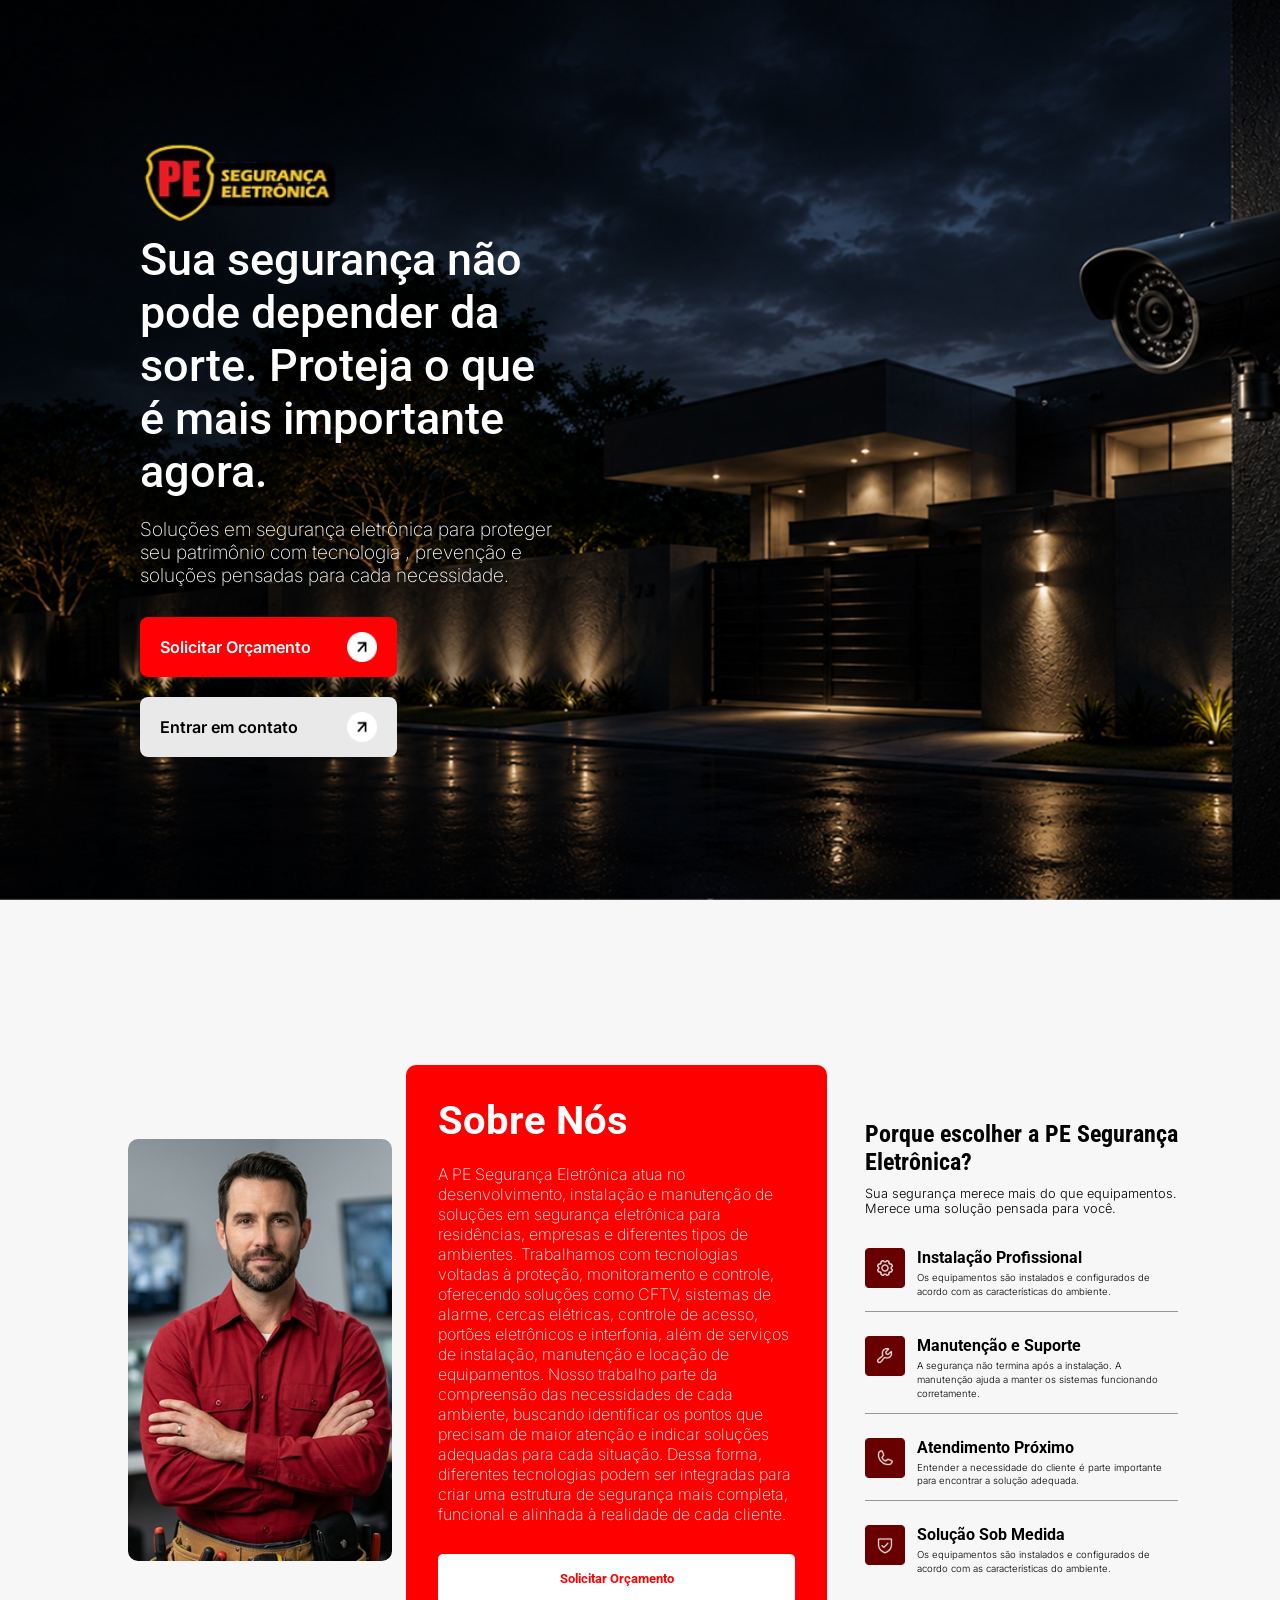
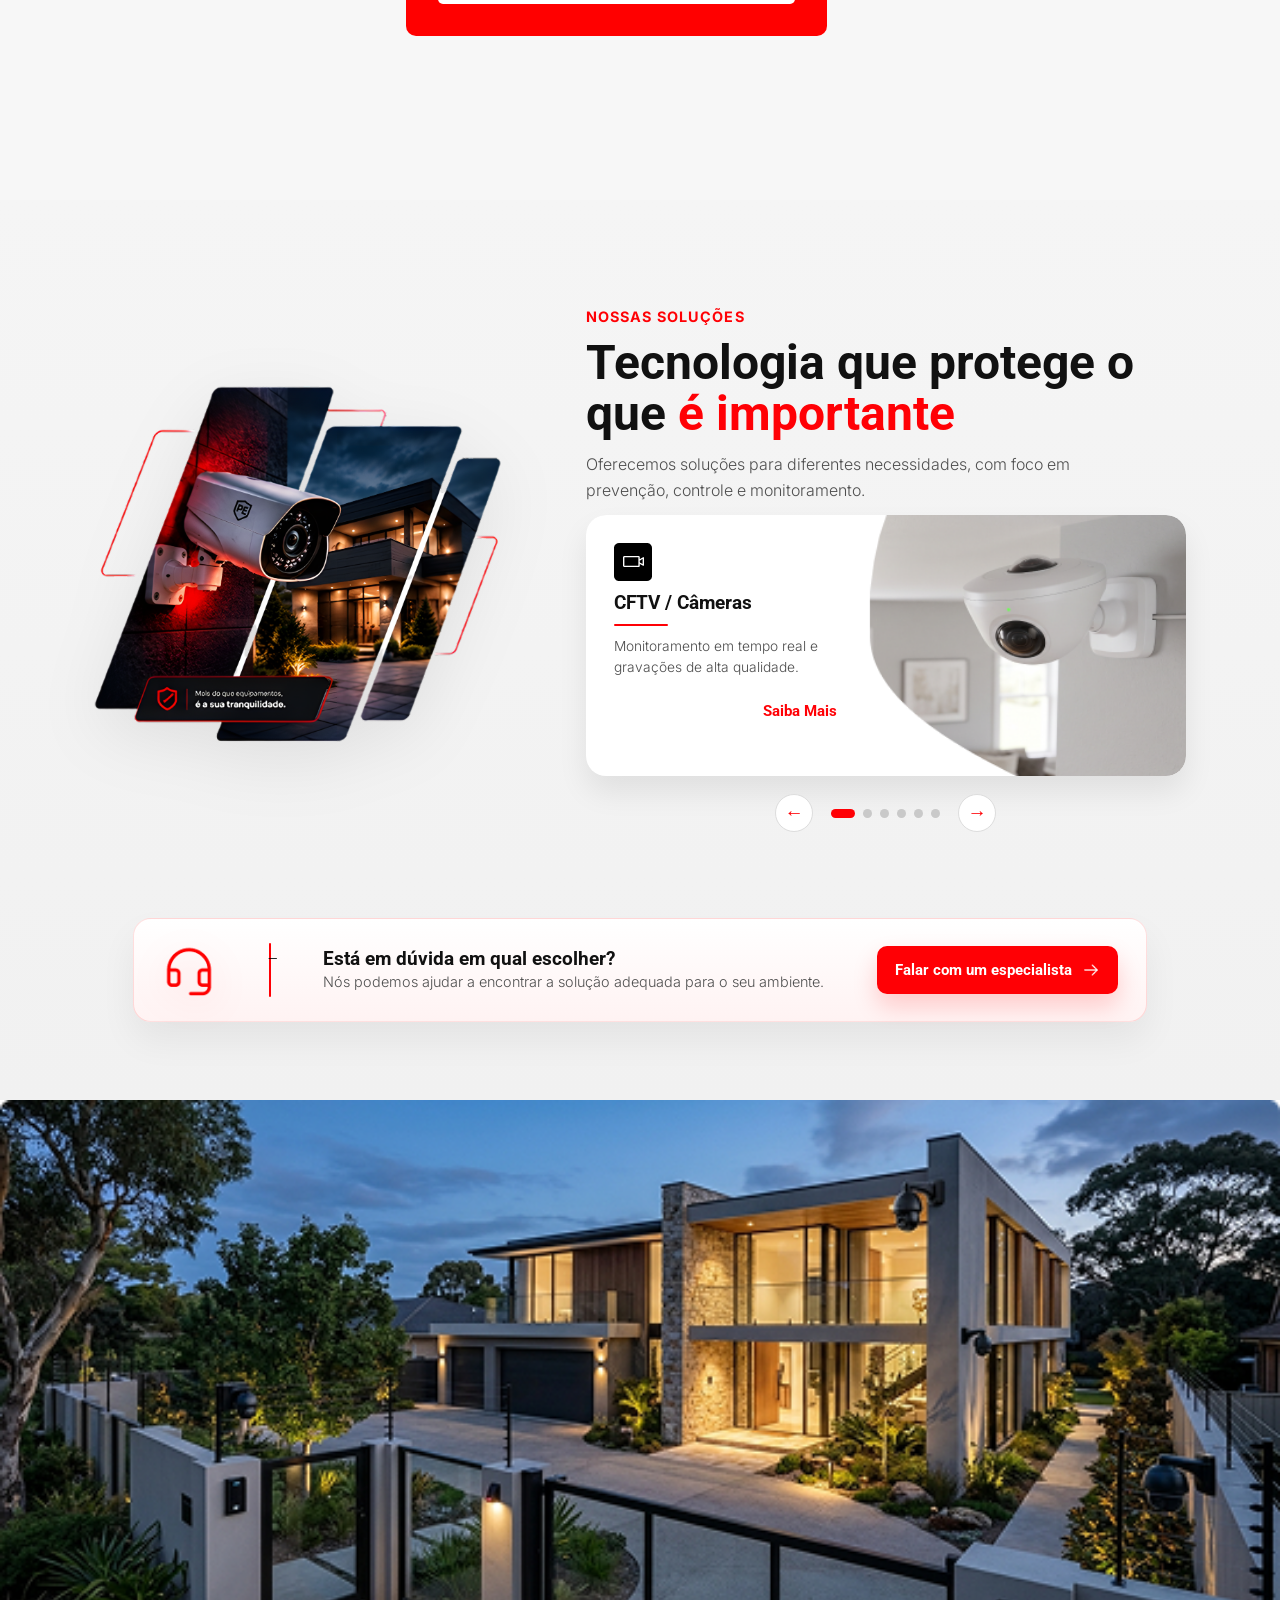
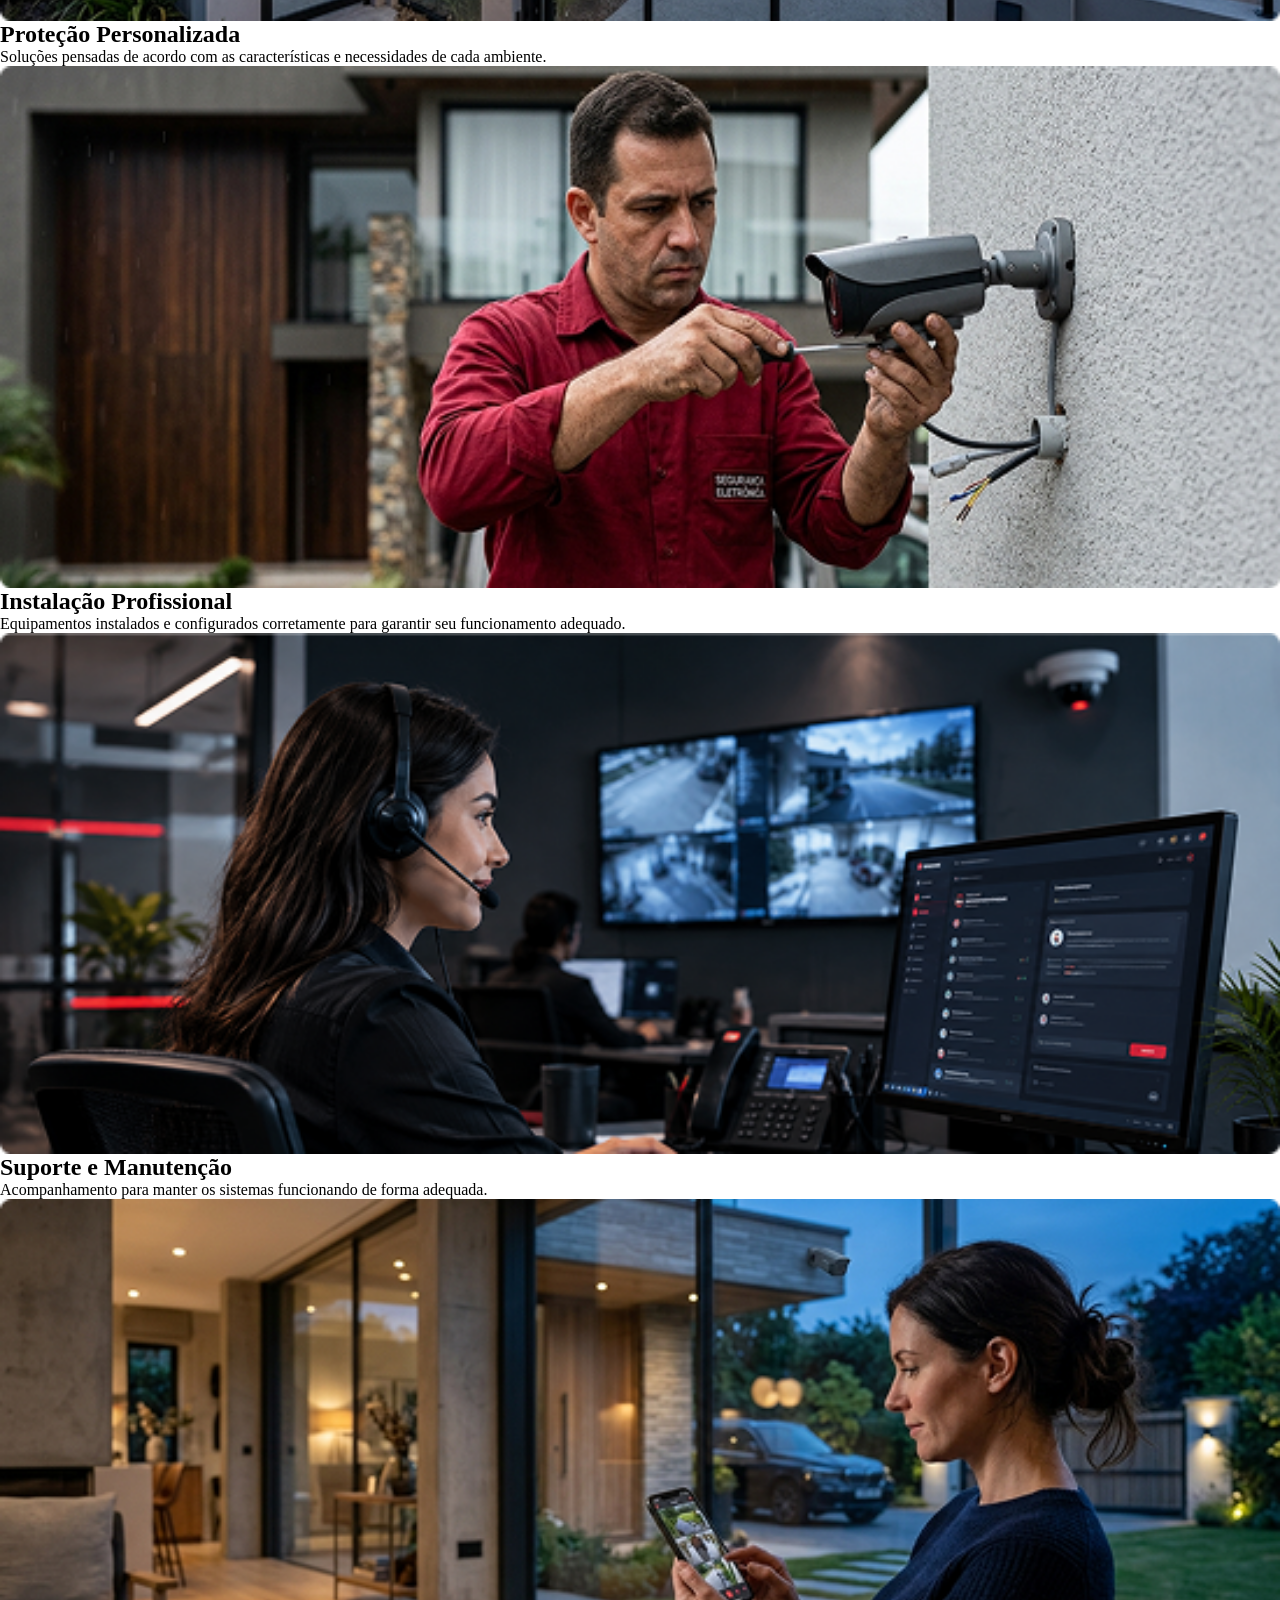
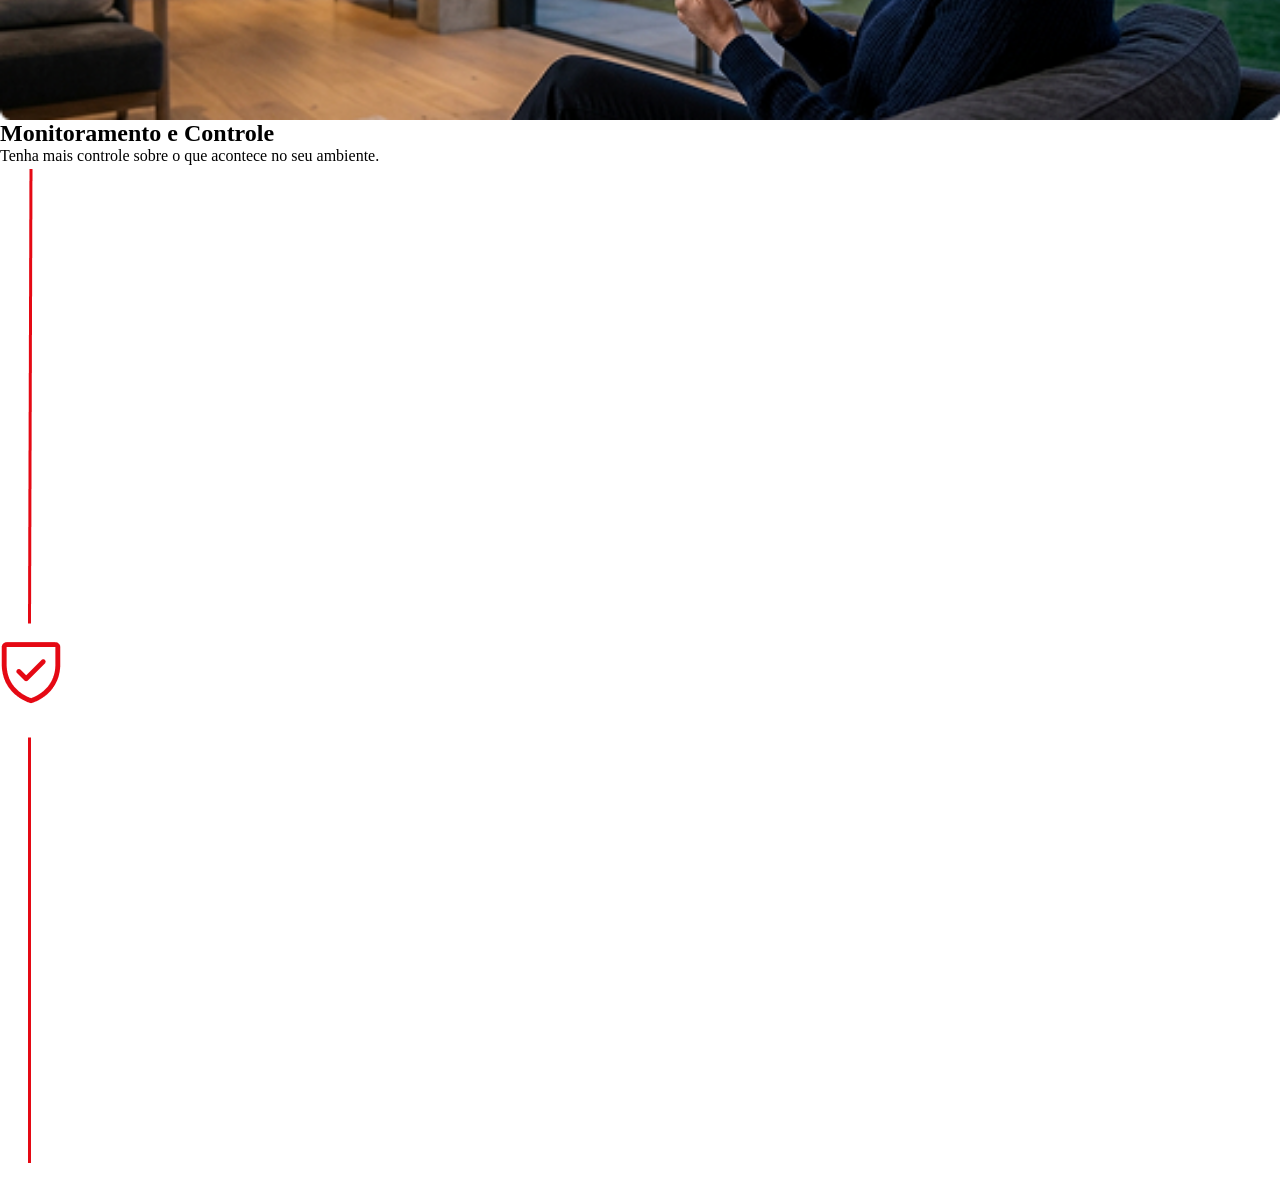
==== index.html @ df262ac5 "html da seção de benefícios construído" ====
<!DOCTYPE html>
<html lang="en">

<head>
    <meta charset="UTF-8">
    <meta name="viewport" content="width=device-width, initial-scale=1.0">
    <title>PE SEGURANÇA ELETRÔNICA</title>
    <link rel="stylesheet" href="styles/style.css">
</head>

<body>
    <main id="hero-section">
        <div class="content-hero">
            <img class="logo-empresa" src="img/img-logo-empresa.png" alt="Logo da empresa">
            <h1 class="title-hero">
                Sua segurança não pode depender da sorte. Proteja o que é
                mais importante agora.
            </h1>
            <p class="paragraph-hero">
                Soluções em segurança eletrônica para proteger seu patrimônio com
                tecnologia , prevenção e soluções pensadas para cada necessidade.
            </p>
            <div class="ctas-hero">
                <button class="btn-hero-principal">
                    <p class="text-btn">Solicitar Orçamento</p>
                    <img class="icon-btn" src="img/vector-btn-hero.png" alt="Seta para direita">
                </button>
                <button class="btn-hero-secundario">
                    Entrar em contato
                    <img class="icon-btn" src="img/vector-btn-hero.png" alt="Seta para direita">
                </button>
            </div>
        </div>
    </main>

    <section id="about-section">
        <div class="content-about">
            <img class="img-about" src="img/img-tec-about.png"
                alt="Imagem de um técnico que trabalha com segurança eletrônica">
            <div class="card-about">
                <h2 class="title-about">Sobre Nós</h2>
                <p class="paragraph-about">
                    A PE Segurança Eletrônica atua no desenvolvimento, instalação e manutenção de soluções em segurança
                    eletrônica para residências, empresas e diferentes tipos de ambientes.

                    Trabalhamos com tecnologias voltadas à proteção, monitoramento e controle, oferecendo soluções como
                    CFTV, sistemas de alarme, cercas elétricas, controle de acesso, portões eletrônicos e interfonia,
                    além de serviços de instalação, manutenção e locação de equipamentos.

                    Nosso trabalho parte da compreensão das necessidades de cada ambiente, buscando identificar os
                    pontos que precisam de maior atenção e indicar soluções adequadas para cada situação. Dessa forma,
                    diferentes tecnologias podem ser integradas para criar uma estrutura de segurança mais completa,
                    funcional e alinhada à realidade de cada cliente.
                </p>
                <button class="btn-about">
                    Solicitar Orçamento
                </button>
            </div>
            <div class="card-icons">
                <h2 class="title-icons">Porque escolher a PE Segurança Eletrônica?</h2>
                <p class="paragraph-icons">
                    Sua segurança merece mais do que equipamentos. Merece uma solução pensada para você.
                </p>
                <div class="card-benefits">
                    <div class="benefit">
                        <img class="icon-benefit" src="img/img-icon-setup.png" alt="Icone de configuração">
                        <div class="texts">
                            <h3 class="title-benefit">Instalação Profissional</h3>
                            <p class="paragraph-benefit">
                                Os equipamentos são instalados e configurados de acordo com as características do
                                ambiente.
                            </p>
                        </div>
                        <div class="line">
                            _
                        </div>
                    </div>
                    <div class="benefit">
                        <img class="icon-benefit" src="img/img-icon-tool.png" alt="Icone de ferramenta">
                        <div class="texts">
                            <h3 class="title-benefit">Manutenção e Suporte</h3>
                            <p class="paragraph-benefit">
                                A segurança não termina após a instalação. A manutenção ajuda a manter os sistemas
                                funcionando
                                corretamente.
                            </p>
                        </div>
                        <div class="line">
                            _
                        </div>
                    </div>
                    <div class="benefit">
                        <img class="icon-benefit" src="img/img-icon-phone.png" alt="Icone de telefone">
                        <div class="texts">
                            <h3 class="title-benefit">Atendimento Próximo</h3>
                            <p class="paragraph-benefit">
                                Entender a necessidade do cliente é parte importante para encontrar a solução adequada.
                            </p>
                        </div>
                        <div class="line">
                            _
                        </div>
                    </div>
                    <div class="benefit">
                        <img class="icon-benefit" src="img/img-icon-verification.png" alt="Icone de verificação">
                        <div class="texts">
                            <h3 class="title-benefit">Solução Sob Medida</h3>
                            <p class="paragraph-benefit">
                                Os equipamentos são instalados e configurados de acordo com as características do
                                ambiente.
                            </p>
                        </div>
                    </div>
                </div>
            </div>
        </div>
    </section>

    <section id="solutions-section">
        <img class="img-solutions" src="img/img-solutions.png" alt="imagem da seção de soluções da empresa">
        <div class="content-solutions">
            <p class="title-section">
                Nossas Soluções
            </p>
            <h2 class="title-solutions">
                Tecnologia que protege o que <span class="color">é importante</span>
            </h2>
            <p class="paragraph-solutions">
                Oferecemos soluções para diferentes necessidades, com foco em prevenção,
                controle e monitoramento.
            </p>

            <div class="solutions-carousel" aria-label="Carrossel de soluções">
                <div class="solutions-viewport">
                    <div class="solutions-track">
                        <article class="card-solution1">
                            <div class="content">
                                <img class="icon-solution" src="img/VideoCamera.png" alt="">
                                <h3 class="title-solution">CFTV / Câmeras</h3>
                                <div class="line-solution"></div>
                                <p class="paragraph-solution">
                                    Monitoramento em tempo real e gravações de alta qualidade.
                                </p>
                                <button class="btn-solution" type="button">Saiba Mais</button>
                            </div>
                        </article>
                        <article class="card-solution2" aria-hidden="true" inert>
                            <div class="content">
                                <img class="icon-solution" src="img/VideoCamera.png" alt="">
                                <h3 class="title-solution">Sistemas de Alarme</h3>
                                <div class="line-solution"></div>
                                <p class="paragraph-solution">
                                    Mais proteção para seu ambiente com detecção e alerta de ocorrências.
                                </p>
                                <button class="btn-solution" type="button">Saiba Mais</button>
                            </div>
                        </article>
                        <article class="card-solution3" aria-hidden="true" inert>
                            <div class="content">
                                <img class="icon-solution" src="img/VideoCamera.png" alt="">
                                <h3 class="title-solution">Cercas Elétricas</h3>
                                <div class="line-solution"></div>
                                <p class="paragraph-solution">
                                    Uma barreira perimetral para ajudar a inibir acessos não autorizados.
                                </p>
                                <button class="btn-solution" type="button">Saiba Mais</button>
                            </div>
                        </article>
                        <article class="card-solution4" aria-hidden="true" inert>
                            <div class="content">
                                <img class="icon-solution" src="img/VideoCamera.png" alt="">
                                <h3 class="title-solution">Controle de Acesso</h3>
                                <div class="line-solution"></div>
                                <p class="paragraph-solution">
                                    Gerencie a entrada e a circulação de pessoas com mais praticidade.
                                </p>
                                <button class="btn-solution" type="button">Saiba Mais</button>
                            </div>
                        </article>
                        <article class="card-solution5" aria-hidden="true" inert>
                            <div class="content">
                                <img class="icon-solution" src="img/VideoCamera.png" alt="">
                                <h3 class="title-solution">Portões Eletrônicos</h3>
                                <div class="line-solution"></div>
                                <p class="paragraph-solution">
                                    Automatize o acesso ao imóvel com segurança e comodidade.
                                </p>
                                <button class="btn-solution" type="button">Saiba Mais</button>
                            </div>
                        </article>
                        <article class="card-solution6" aria-hidden="true" inert>
                            <div class="content">
                                <img class="icon-solution" src="img/VideoCamera.png" alt="">
                                <h3 class="title-solution">Interfonia</h3>
                                <div class="line-solution"></div>
                                <p class="paragraph-solution">
                                    Facilite a comunicação e a identificação de visitantes antes de liberar a entrada.
                                </p>
                                <button class="btn-solution" type="button">Saiba Mais</button>
                            </div>
                        </article>
                    </div>
                </div>
                <div class="carousel-controls">
                    <button class="carousel-arrow" type="button" data-carousel-previous
                        aria-label="Exibir solução anterior">
                        &#8592;
                    </button>
                    <div class="carousel-indicators" aria-label="Escolher solução">
                        <button class="carousel-indicator" type="button" aria-label="Exibir solução 1"
                            aria-current="true"></button>
                        <button class="carousel-indicator" type="button" aria-label="Exibir solução 2"
                            aria-current="false"></button>
                        <button class="carousel-indicator" type="button" aria-label="Exibir solução 3"
                            aria-current="false"></button>
                        <button class="carousel-indicator" type="button" aria-label="Exibir solução 4"
                            aria-current="false"></button>
                        <button class="carousel-indicator" type="button" aria-label="Exibir solução 5"
                            aria-current="false"></button>
                        <button class="carousel-indicator" type="button" aria-label="Exibir solução 6"
                            aria-current="false"></button>
                    </div>
                    <button class="carousel-arrow" type="button" data-carousel-next aria-label="Exibir próxima solução">
                        &#8594;
                    </button>
                </div>
                <p class="carousel-status" aria-live="polite" aria-atomic="true">Solução 1 de 6: CFTV / Câmeras</p>
            </div>
        </div>

        <div class="duvidas-solution">
            <img class="icon-duvidas" src="img/img-icon-fone.png" alt="imagem do fone de atendimento">
            <div class="line-duvidas">
                _
            </div>
            <div class="content-duvidas-solution">
                <h2 class="title-duvidas">Está em dúvida em qual escolher?</h2>
                <p class="paragraph-duvidas">
                    Nós podemos ajudar a encontrar a solução adequada para o seu ambiente.
                </p>
            </div>
            <button class="btn-duvidas">
                Falar com um especialista
                <img src="img/ArrowRight.png" alt="seta para a direita">
            </button>
        </div>
    </section>

    <article id="benefits">
        <div class="card-benefits">
            <img src="img/img-card-benefits1.png" alt="imagem do card de benefícios">
            <h2 class="title-benefits">
                Proteção Personalizada
            </h2>
            <p class="paragraph-benefits">
                Soluções pensadas de acordo com as características e necessidades de cada ambiente.
            </p>
        </div>
        <div class="card-benefits">
            <img src="img/img-card-benefits2.png" alt="imagem do card de benefícios">
            <h2 class="title-benefits">
                Instalação Profissional
            </h2>
            <p class="paragraph-benefits">
                Equipamentos instalados e configurados corretamente para garantir seu funcionamento adequado.
            </p>
        </div>
        <div class="card-benefits">
            <img src="img/img-card-benefit3.png" alt="imagem do card de benefícios">
            <h2 class="title-benefits">
                Suporte e Manutenção
            </h2>
            <p class="paragraph-benefits">
                Acompanhamento para manter os sistemas funcionando de forma adequada.
            </p>
        </div>
        <div class="card-benefits">
            <img src="img/img-card-benefits4.png" alt="imagem do card de benefícios">
            <h2 class="title-benefits">
                Monitoramento e Controle
            </h2>
            <p class="paragraph-benefits">
                Tenha mais controle sobre o que acontece no seu ambiente.
            </p>
        </div>
        <div class="line-benefi">
            <img src="img/Frame 178.png" alt="linha divisória da seção benefícios">
        </div>

    </article>
    <script src="js/script.js" defer></script>
</body>

</html>
---- styles/style.css ----
@import url(global.css);
@import url(hero-section.css);
@import url(about.css);
@import url(solution.css);
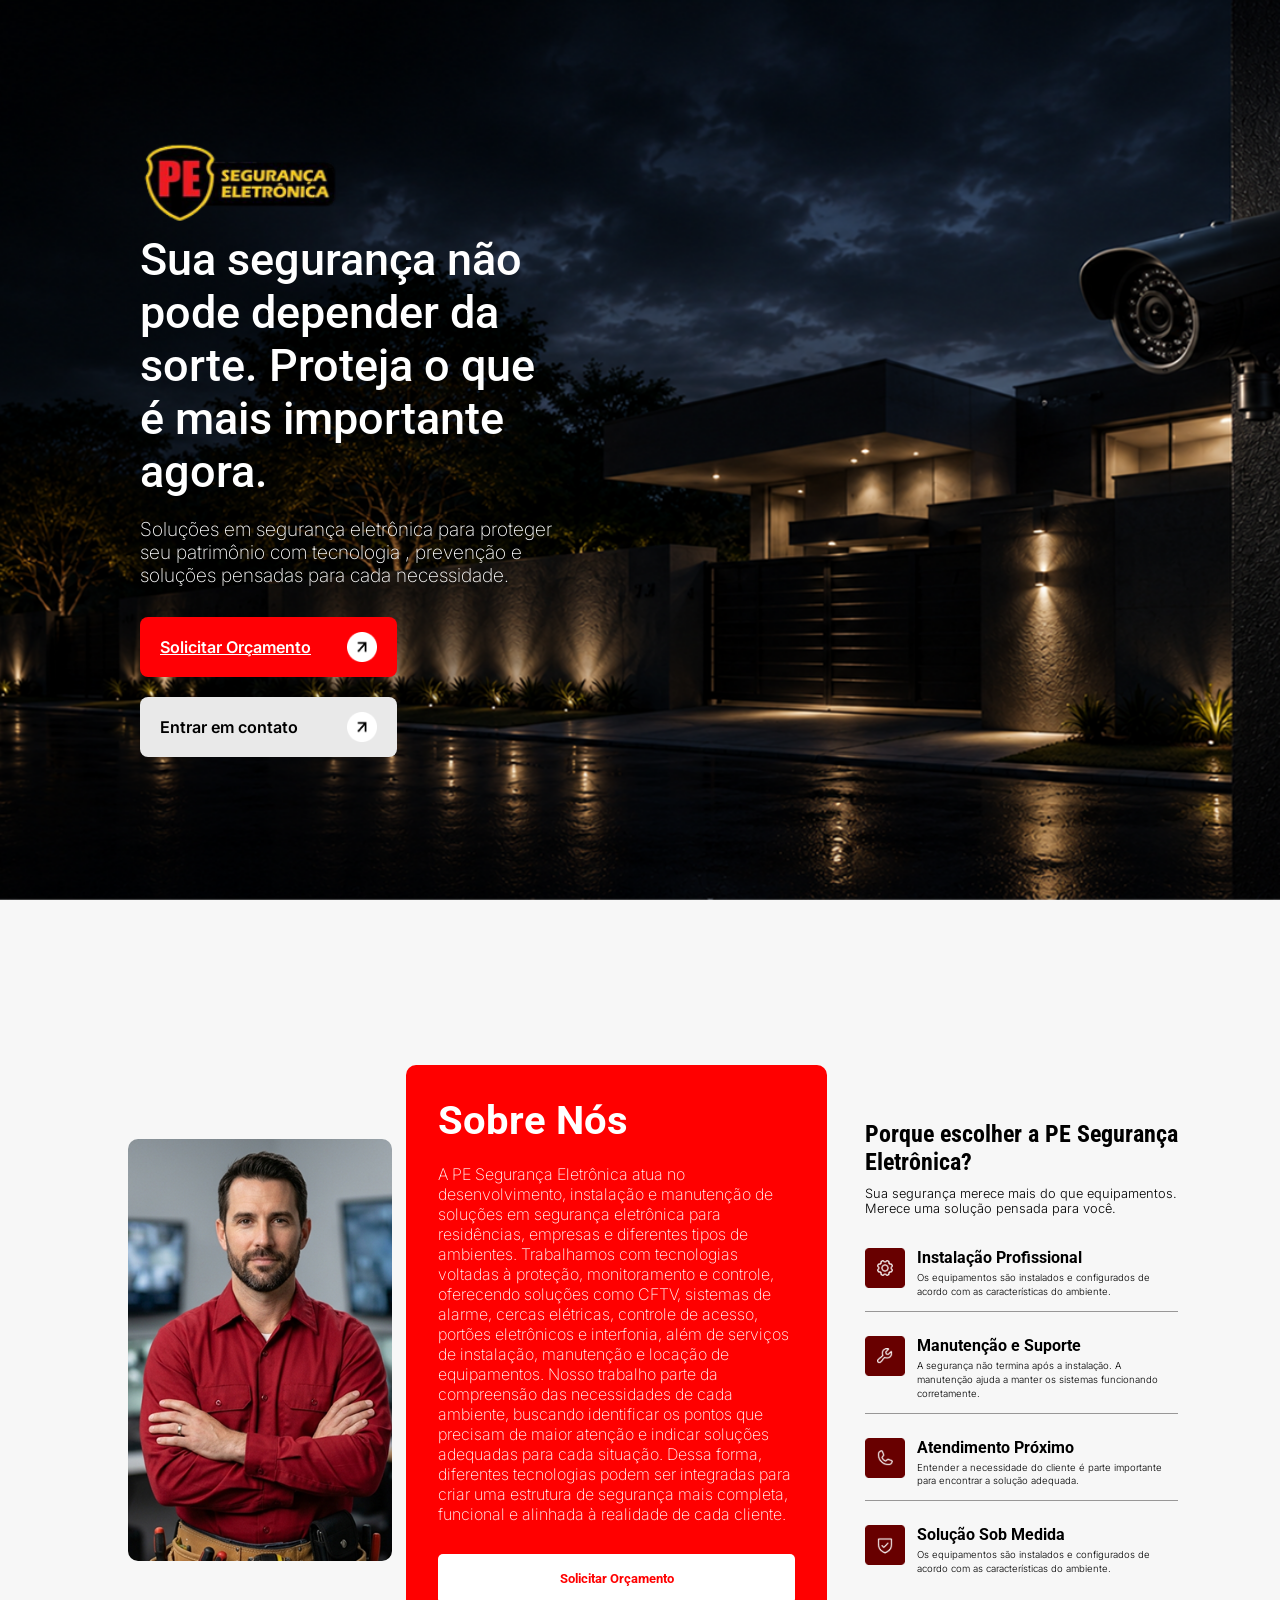
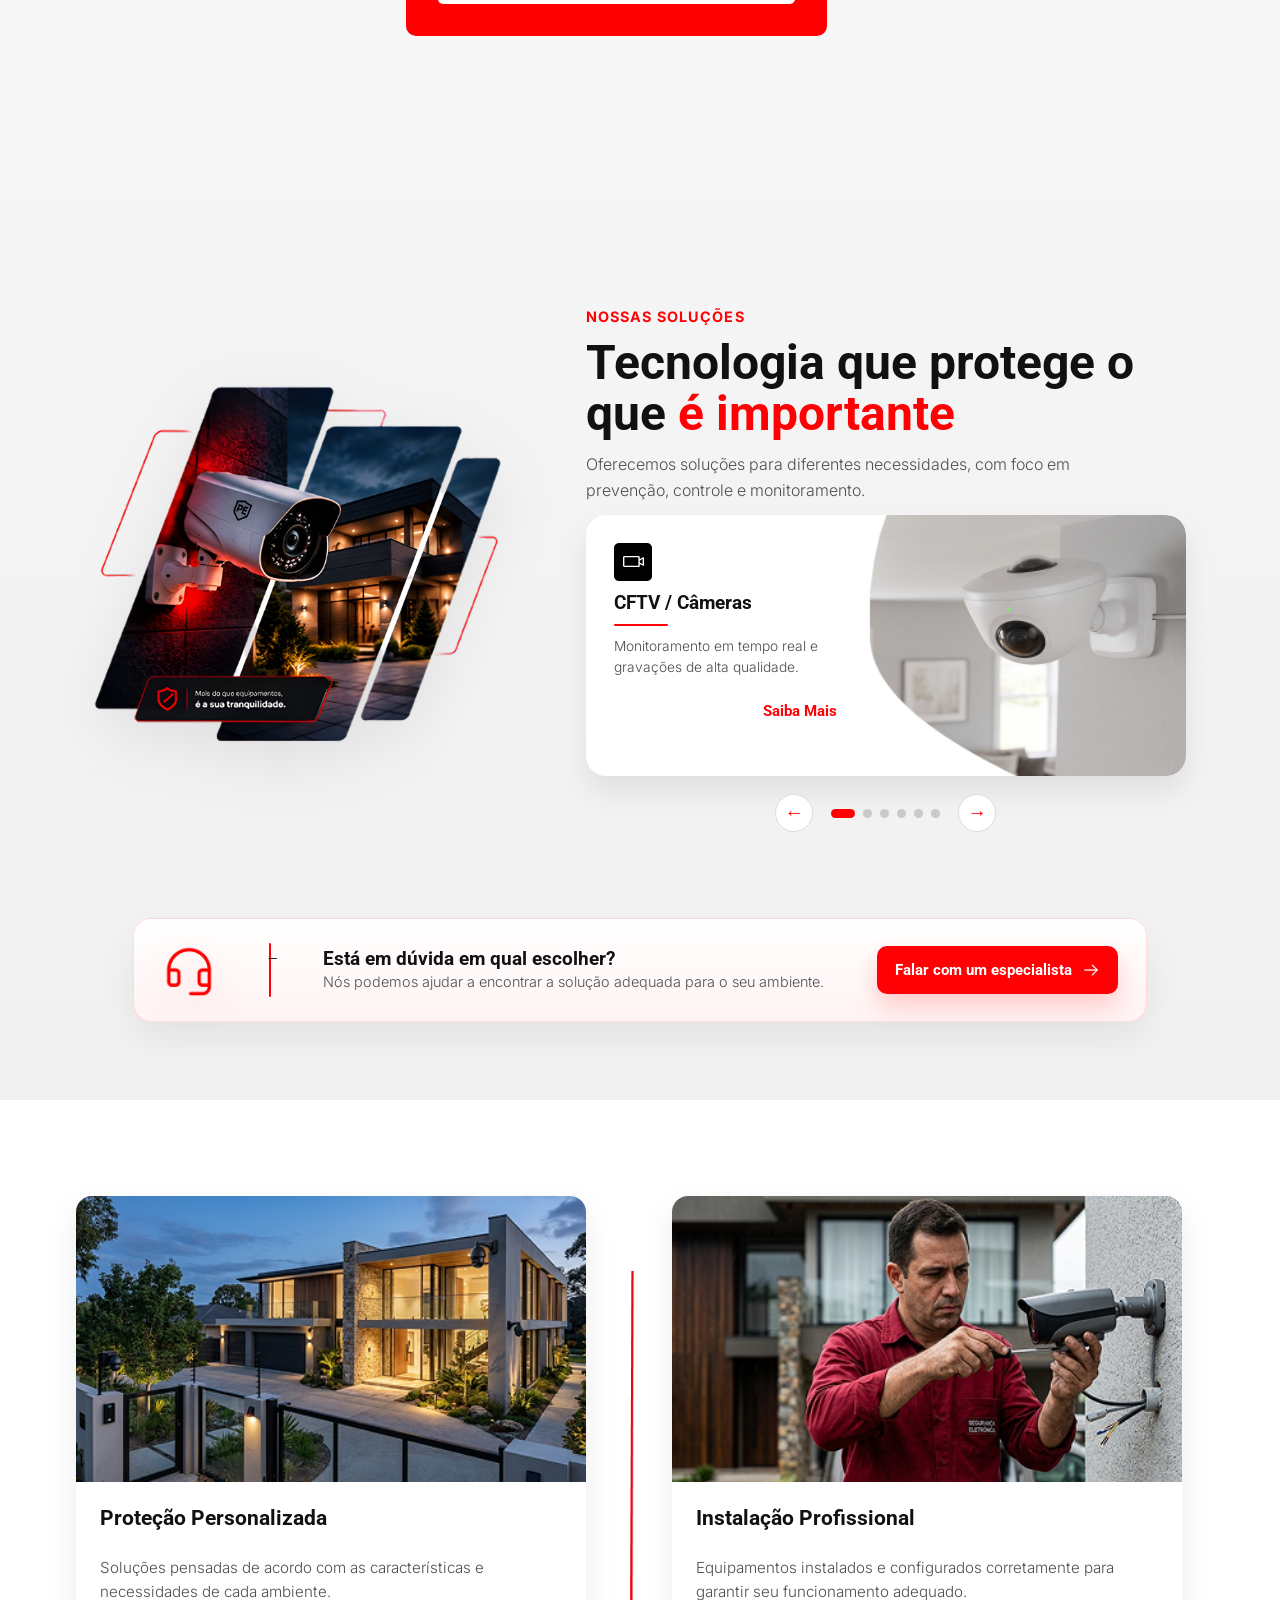
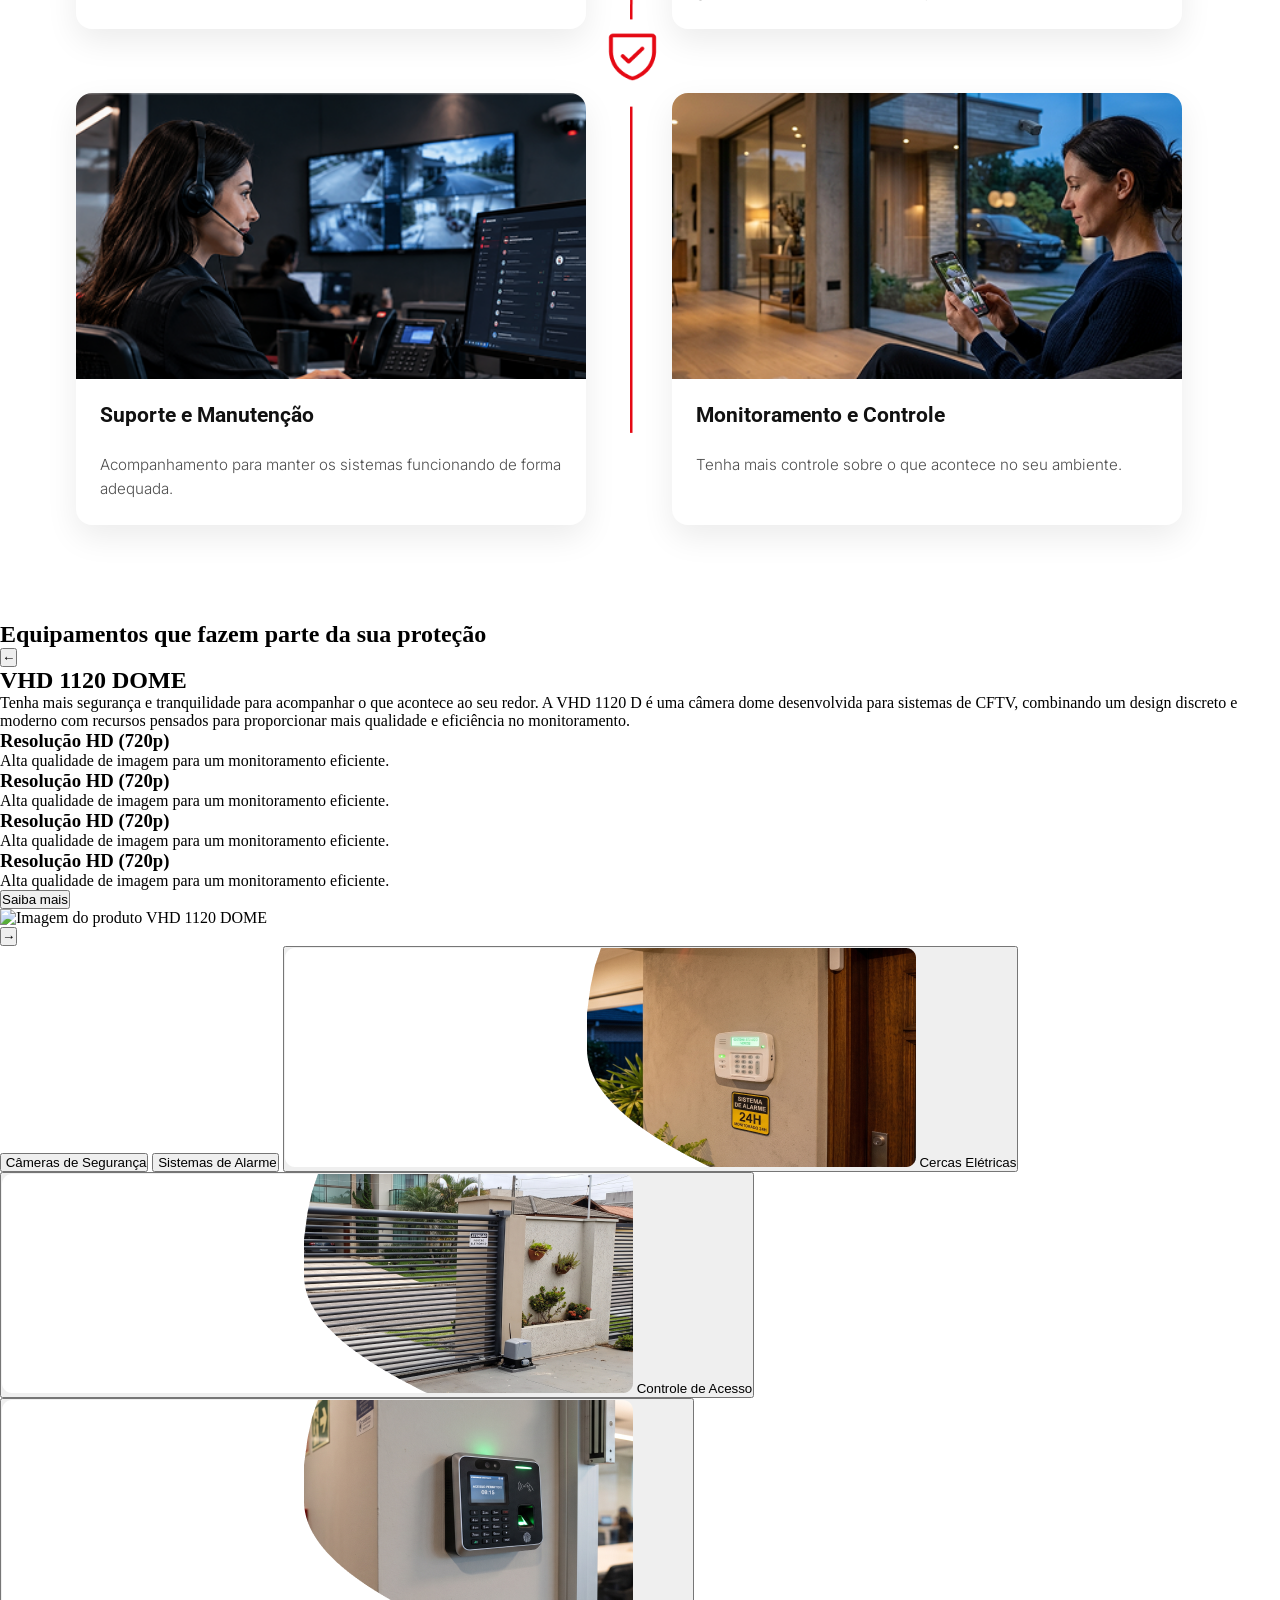
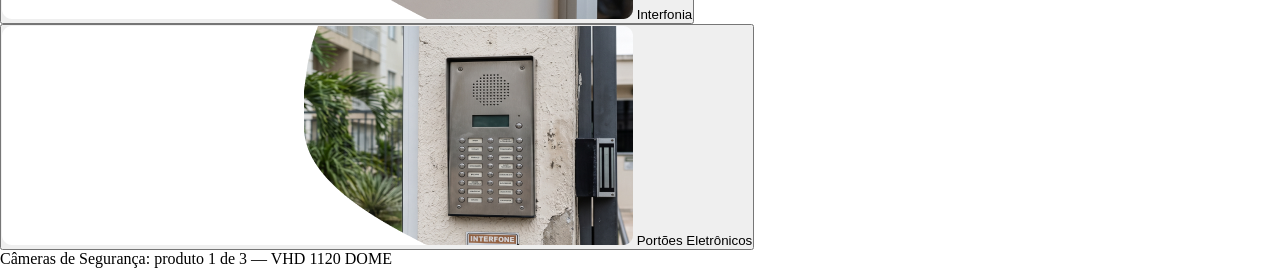
==== commit 59a68538: "seção de produtos construída no html" ====
--- a/index.html
+++ b/index.html
@@ -1,5 +1,5 @@
 <!DOCTYPE html>
-<html lang="en">
+<html lang="pt-BR">
 
 <head>
     <meta charset="UTF-8">
@@ -21,10 +21,10 @@
                 tecnologia , prevenção e soluções pensadas para cada necessidade.
             </p>
             <div class="ctas-hero">
-                <button class="btn-hero-principal">
+                <a class="btn-hero-principal" href="pages/orcamento/orcamento.html">
                     <p class="text-btn">Solicitar Orçamento</p>
                     <img class="icon-btn" src="img/vector-btn-hero.png" alt="Seta para direita">
-                </button>
+                </a>
                 <button class="btn-hero-secundario">
                     Entrar em contato
                     <img class="icon-btn" src="img/vector-btn-hero.png" alt="Seta para direita">
@@ -288,6 +288,114 @@
         </div>
 
     </article>
+
+    <section id="products-section" aria-labelledby="products-title">
+        <div class="title-section-products">
+            <h2 class="title-products" id="products-title">
+                Equipamentos que fazem parte da sua proteção
+            </h2>
+        </div>
+        <div class="products-carousel">
+            <button class="btn-product-previous" type="button" data-product-previous
+                aria-label="Exibir produto anterior">
+                <span aria-hidden="true">&larr;</span>
+            </button>
+            <div class="products-slides">
+                <article class="card-product is-active" data-product-slide="0" aria-hidden="false">
+                    <div class="content-card-product">
+                        <h2 class="title-card-product">
+                            VHD 1120 DOME
+                        </h2>
+                        <p class="paragraph-card-product">
+                            Tenha mais segurança e tranquilidade para acompanhar o que acontece
+                            ao seu redor. A VHD 1120 D é uma câmera dome desenvolvida para sistemas
+                            de CFTV, combinando um design discreto e moderno com recursos pensados
+                            para proporcionar mais qualidade e eficiência no monitoramento.
+                        </p>
+
+                        <div class="card-vantagens">
+                            <div class="card-vantagens1">
+                                <h3 class="title-vantagens">
+                                    Resolução HD (720p)
+                                </h3>
+                                <p class="paragraph-vantagens">
+                                    Alta qualidade de imagem para um monitoramento eficiente.
+                                </p>
+                            </div>
+                            <div class="card-vantagens2">
+                                <h3 class="title-vantagens">
+                                    Resolução HD (720p)
+                                </h3>
+                                <p class="paragraph-vantagens">
+                                    Alta qualidade de imagem para um monitoramento eficiente.
+                                </p>
+                            </div>
+                            <div class="card-vantagens3">
+                                <h3 class="title-vantagens">
+                                    Resolução HD (720p)
+                                </h3>
+                                <p class="paragraph-vantagens">
+                                    Alta qualidade de imagem para um monitoramento eficiente.
+                                </p>
+                            </div>
+                            <div class="card-vantagens4">
+                                <h3 class="title-vantagens">
+                                    Resolução HD (720p)
+                                </h3>
+                                <p class="paragraph-vantagens">
+                                    Alta qualidade de imagem para um monitoramento eficiente.
+                                </p>
+                            </div>
+                        </div>
+                        <button class="btn-card-product">
+                            Saiba mais
+                        </button>
+                    </div>
+                    <img class="img-card-product" src="img/img-vhd1120dome.png" alt="Imagem do produto VHD 1120 DOME">
+                </article>
+            </div>
+            <button class="btn-product-next" type="button" data-product-next aria-label="Exibir próximo produto">
+                <span aria-hidden="true">&rarr;</span>
+            </button>
+        </div>
+
+        <nav class="btns-navegation" aria-label="Categorias de produtos">
+            <button class="btn-product-indicator is-active" type="button" data-product-category="cameras"
+                aria-label="Exibir categoria Câmeras de Segurança" aria-pressed="true">
+                <img src="img/img-section-camera.png" alt="" loading="lazy" decoding="async">
+                <span>Câmeras de Segurança</span>
+            </button>
+            <button class="btn-product-indicator" type="button" data-product-category="alarm-systems"
+                aria-label="Exibir categoria Sistemas de Alarme" aria-pressed="false">
+                <img src="img/img-section-alarme.png" alt="" loading="lazy" decoding="async">
+                <span>Sistemas de Alarme</span>
+            </button>
+            <button class="btn-product-indicator" type="button" data-product-category="electric-fences"
+                aria-label="Exibir categoria Cercas Elétricas" aria-pressed="false">
+                <img src="img/img-fundo-solutions2.png" alt="" loading="lazy" decoding="async">
+                <span>Cercas Elétricas</span>
+            </button>
+            <button class="btn-product-indicator" type="button" data-product-category="access-control"
+                aria-label="Exibir categoria Controle de Acesso" aria-pressed="false">
+                <img src="img/img-fundo-solutions5.png" alt="" loading="lazy" decoding="async">
+                <span>Controle de Acesso</span>
+            </button>
+            <button class="btn-product-indicator" type="button" data-product-category="intercoms"
+                aria-label="Exibir categoria Interfonia" aria-pressed="false">
+                <img src="img/img-fundo-solutions4.png" alt="" loading="lazy" decoding="async">
+                <span>Interfonia</span>
+            </button>
+            <button class="btn-product-indicator" type="button" data-product-category="electric-gates"
+                aria-label="Exibir categoria Portões Eletrônicos" aria-pressed="false">
+                <img src="img/img-fundo-solutions6.png" alt="" loading="lazy" decoding="async">
+                <span>Portões Eletrônicos</span>
+            </button>
+        </nav>
+        <p class="product-slide-status" aria-live="polite" aria-atomic="true">
+            Câmeras de Segurança: produto 1 de 3 — VHD 1120 DOME
+        </p>
+    </section>
+
     <script src="js/script.js" defer></script>
 </body>
 
--- a/styles/style.css
+++ b/styles/style.css
@@ -1,4 +1,5 @@
 @import url(global.css);
 @import url(hero-section.css);
 @import url(about.css);
-@import url(solution.css);+@import url(solution.css);
+@import url(beneficios.css);
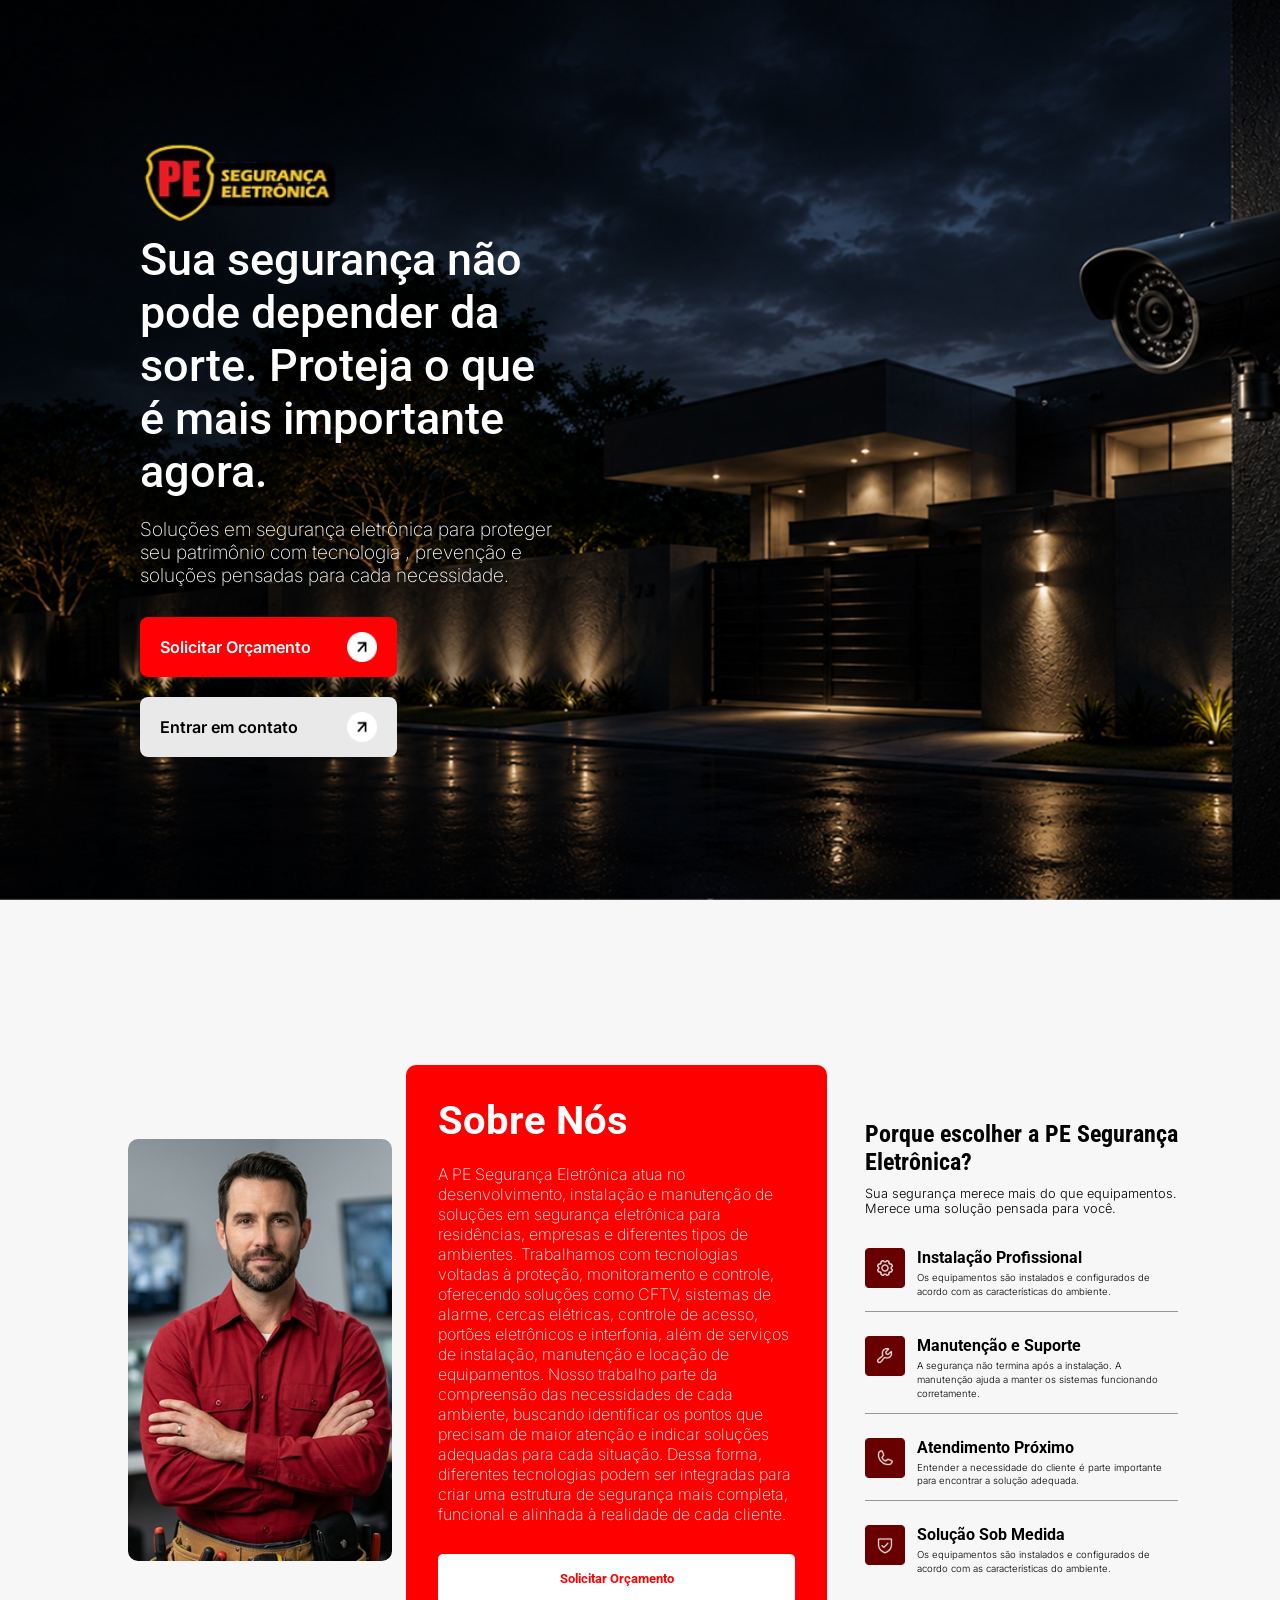
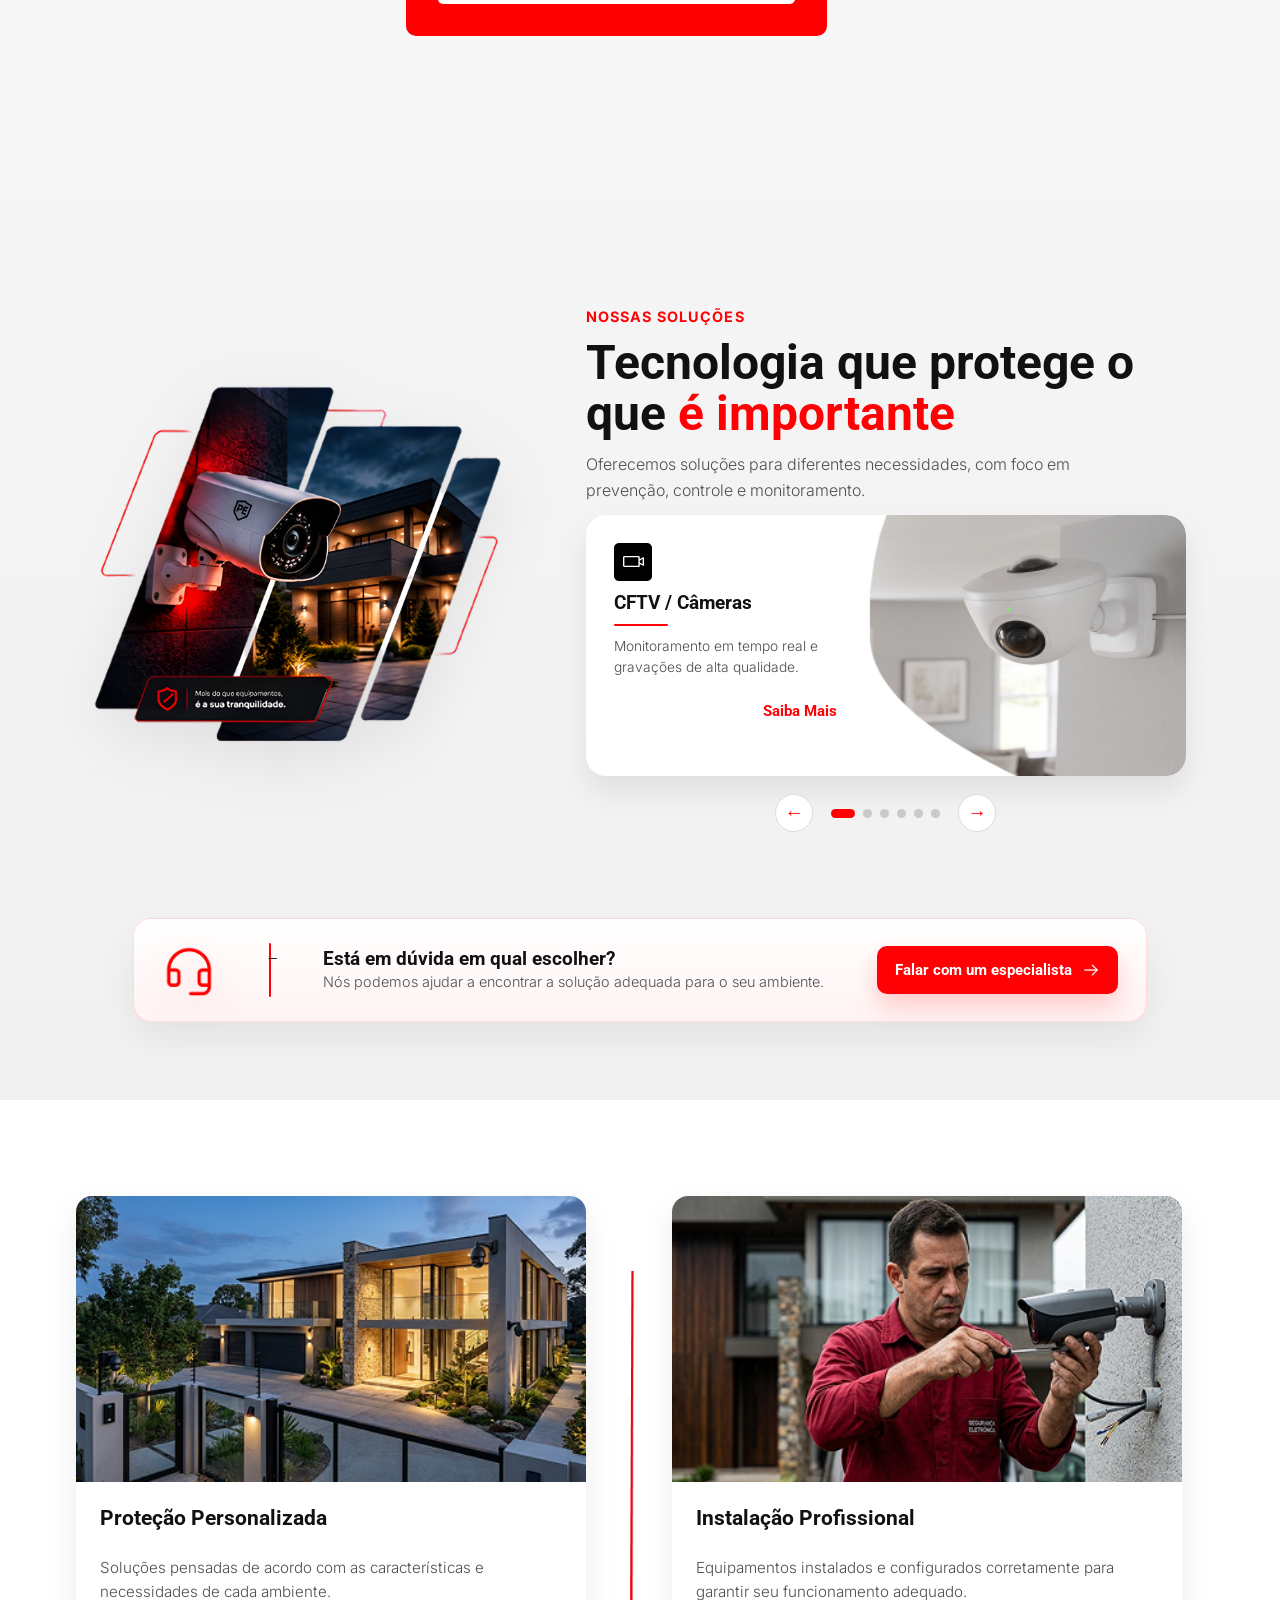
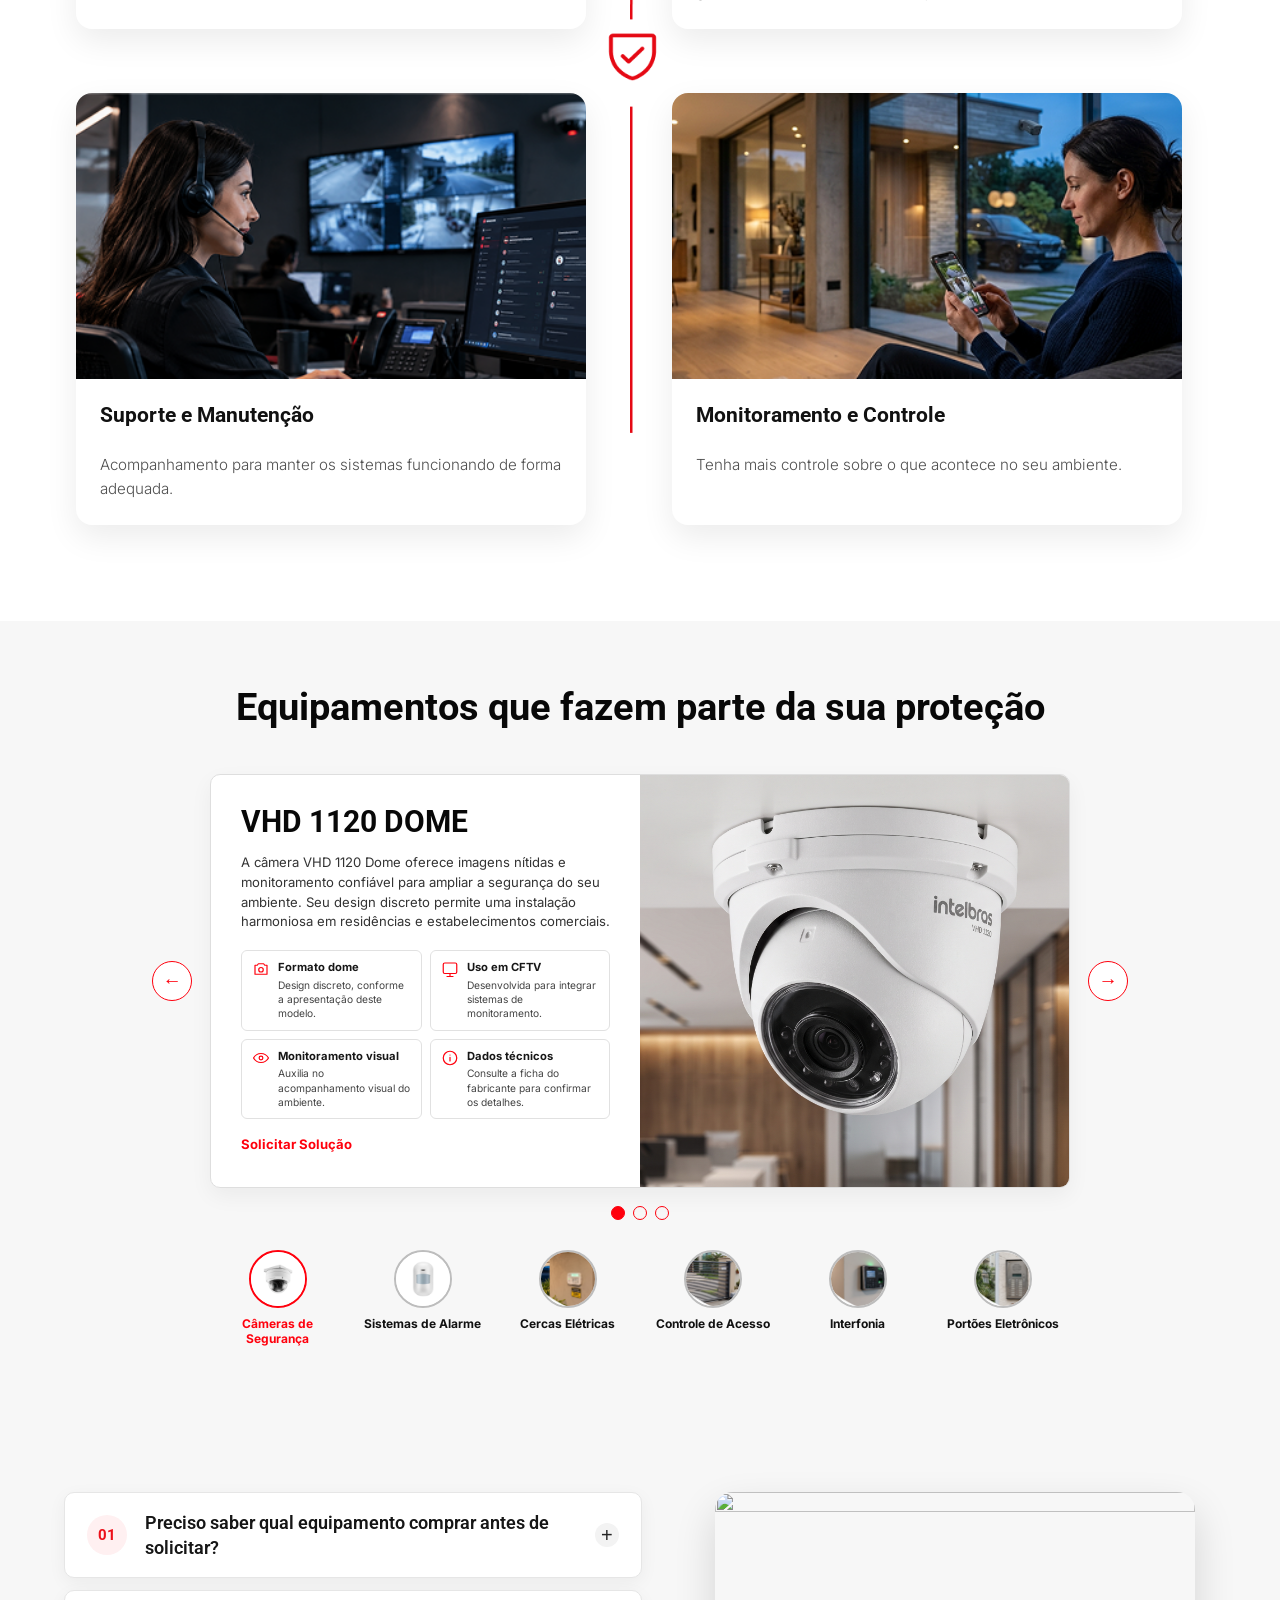
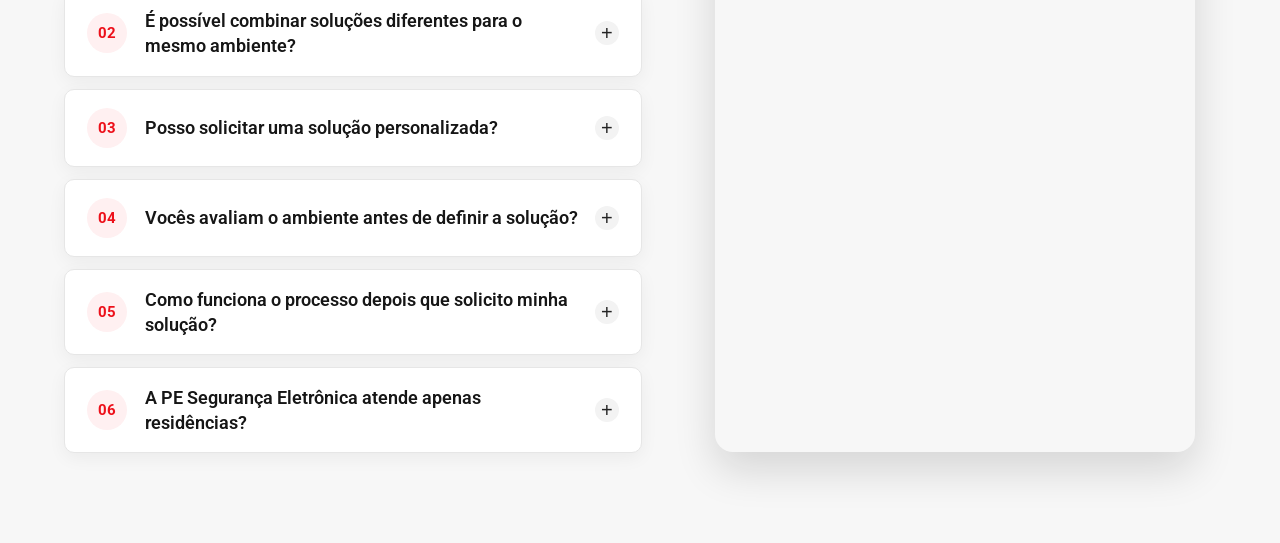
==== commit 4663a822: "html da seção faq construído" ====
--- a/index.html
+++ b/index.html
@@ -396,6 +396,110 @@
         </p>
     </section>
 
+    <section id="faq-section">
+        <div class="right-faq">
+            <details>
+                <summary>
+                    <span class="num">01</span>
+                    <span class="pergunta">Preciso saber qual equipamento comprar antes de solicitar?</span>
+                </summary>
+                <div class="resposta">Não precisa! Nossa equipe ajuda você a identificar os equipamentos mais adequados
+                    para sua necessidade. Analisamos o ambiente, os pontos que precisam de proteção e seu objetivo para
+                    recomendar uma solução personalizada, seja para sua residência ou empresa. Você não precisa entender
+                    de equipamentos de segurança — nós orientamos você em cada etapa, desde a escolha até a instalação.
+                    <a class="chamada-solicitar-faq" href="pages/orcamento/orcamento.html">
+                        Solicitar Orçamento
+                    </a>
+                </div>
+            </details>
+
+            <details>
+                <summary>
+                    <span class="num">02</span>
+                    <span class="pergunta">É possível combinar soluções diferentes para o mesmo ambiente?</span>
+                </summary>
+                <div class="resposta">Sim! É possível combinar diferentes soluções de segurança para atender às
+                    necessidades específicas do mesmo ambiente, integrando equipamentos como câmeras, alarmes,
+                    cercas elétricas e controle de acesso. Para definir a melhor combinação, entre em contato com
+                    nossa equipe e explique suas necessidades. Assim, podemos entender melhor as características do
+                    local e orientar você na escolha de uma solução personalizada para sua residência ou empresa.
+                    <a class="chamada-solicitar-faq" href="pages/orcamento/orcamento.html">
+                        Solicitar Orçamento
+                    </a>
+                </div>
+            </details>
+
+            <details>
+                <summary>
+                    <span class="num">03</span>
+                    <span class="pergunta">Posso solicitar uma solução personalizada?</span>
+                </summary>
+                <div class="resposta">Sim! Cada ambiente possui necessidades específicas, e podemos ajudar você a
+                    encontrar a solução ideal. Nossa equipe avalia suas necessidades e orienta a combinação de
+                    equipamentos e serviços mais adequada para sua residência ou empresa.
+                    Entre em contato conosco para explicar melhor o que você precisa. Assim, podemos entender suas
+                    prioridades e indicar uma solução personalizada para o seu ambiente.
+                    <a class="chamada-solicitar-faq" href="pages/orcamento/orcamento.html">
+                        Solicitar Orçamento
+                    </a>
+                </div>
+            </details>
+
+            <details>
+                <summary>
+                    <span class="num">04</span>
+                    <span class="pergunta">Vocês avaliam o ambiente antes de definir a solução?</span>
+                </summary>
+                <div class="resposta">Sim! Avaliar o ambiente é importante para identificar os pontos que precisam de
+                    proteção e entender quais soluções fazem mais sentido para cada situação.
+                    Entre em contato com nossa equipe para explicar suas necessidades e as características do local.
+                    Assim, podemos orientar você na escolha dos equipamentos e serviços mais adequados para sua
+                    residência ou empresa.
+                    <a class="chamada-solicitar-faq" href="pages/orcamento/orcamento.html">
+                        Solicitar Orçamento
+                    </a>
+                </div>
+            </details>
+
+            <details>
+                <summary>
+                    <span class="num">05</span>
+                    <span class="pergunta">Como funciona o processo depois que solicito minha solução?</span>
+                </summary>
+                <div class="resposta">Após solicitar sua solução, nossa equipe entrará em contato para entender melhor
+                    suas necessidades e as características do ambiente. A partir dessas informações, orientaremos você
+                    na escolha dos equipamentos e serviços mais adequados.
+                    Depois de alinhar os detalhes e definir a solução, combinaremos os próximos passos para a instalação
+                    ou contratação dos serviços, conforme sua necessidade.
+                    <a class="chamada-solicitar-faq" href="pages/orcamento/orcamento.html">
+                        Solicitar Orçamento
+                    </a>
+                </div>
+            </details>
+
+            <details>
+                <summary>
+                    <span class="num">06</span>
+                    <span class="pergunta">A PE Segurança Eletrônica atende apenas residências?</span>
+                </summary>
+                <div class="resposta">Não! A PE Segurança Eletrônica atende tanto residências quanto empresas e
+                    estabelecimentos comerciais, oferecendo soluções para diferentes necessidades de proteção.
+                    Trabalhamos com equipamentos e serviços como câmeras de segurança, alarmes, cercas elétricas,
+                    controle de acesso e muito mais, ajudando você a proteger seu patrimônio de forma adequada ao
+                    ambiente. Entre em contato com nossa equipe para explicar suas necessidades e conhecer as soluções mais
+                    indicadas para o seu espaço.
+                    <a class="chamada-solicitar-faq" href="pages/orcamento/orcamento.html">
+                        Solicitar Orçamento
+                    </a>
+                </div>
+            </details>
+        </div>
+
+        <div class="left-faq">
+            <img class="img-faq" src="img/img-faq.png" alt="">
+        </div>
+    </section>
+
     <script src="js/script.js" defer></script>
 </body>
 
--- a/styles/style.css
+++ b/styles/style.css
@@ -2,4 +2,6 @@
 @import url(hero-section.css);
 @import url(about.css);
 @import url(solution.css);
-@import url(beneficios.css);+@import url(equipment.css);
+@import url(beneficios.css);
+@import url(faq.css);
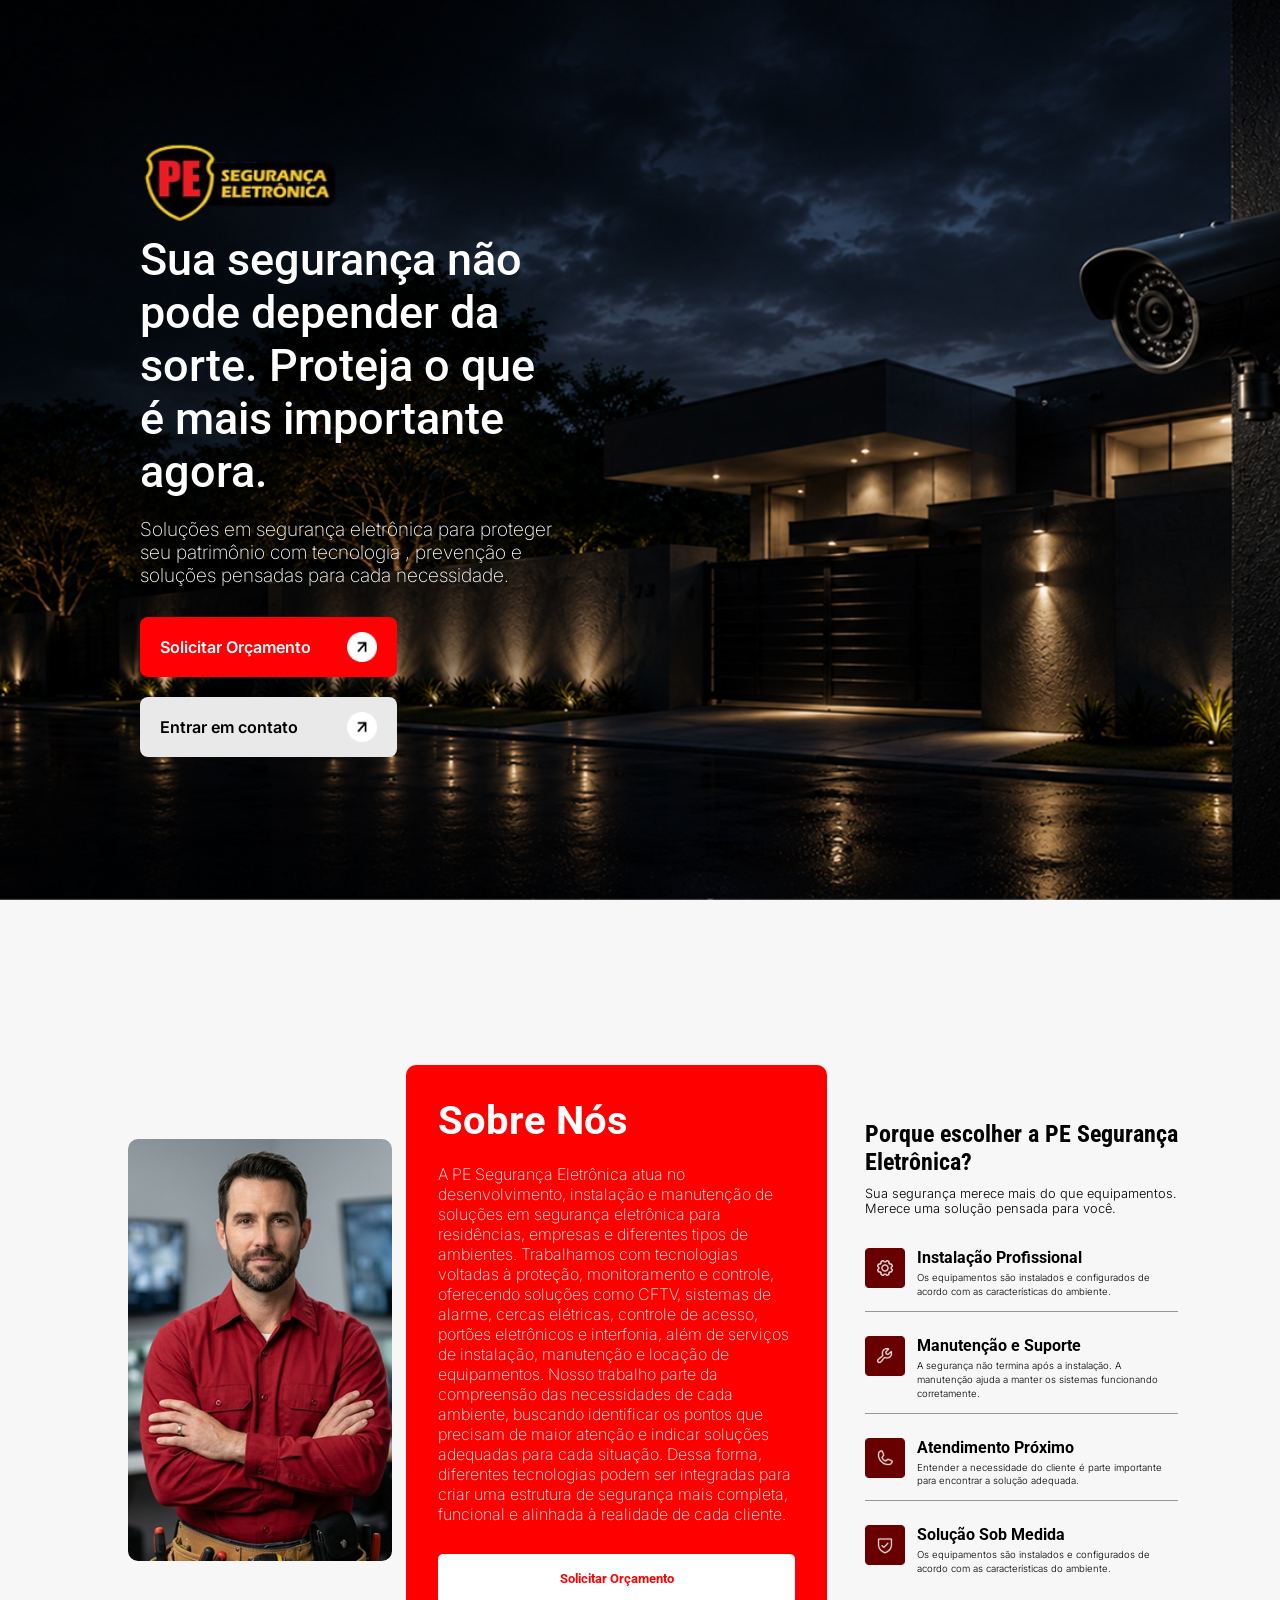
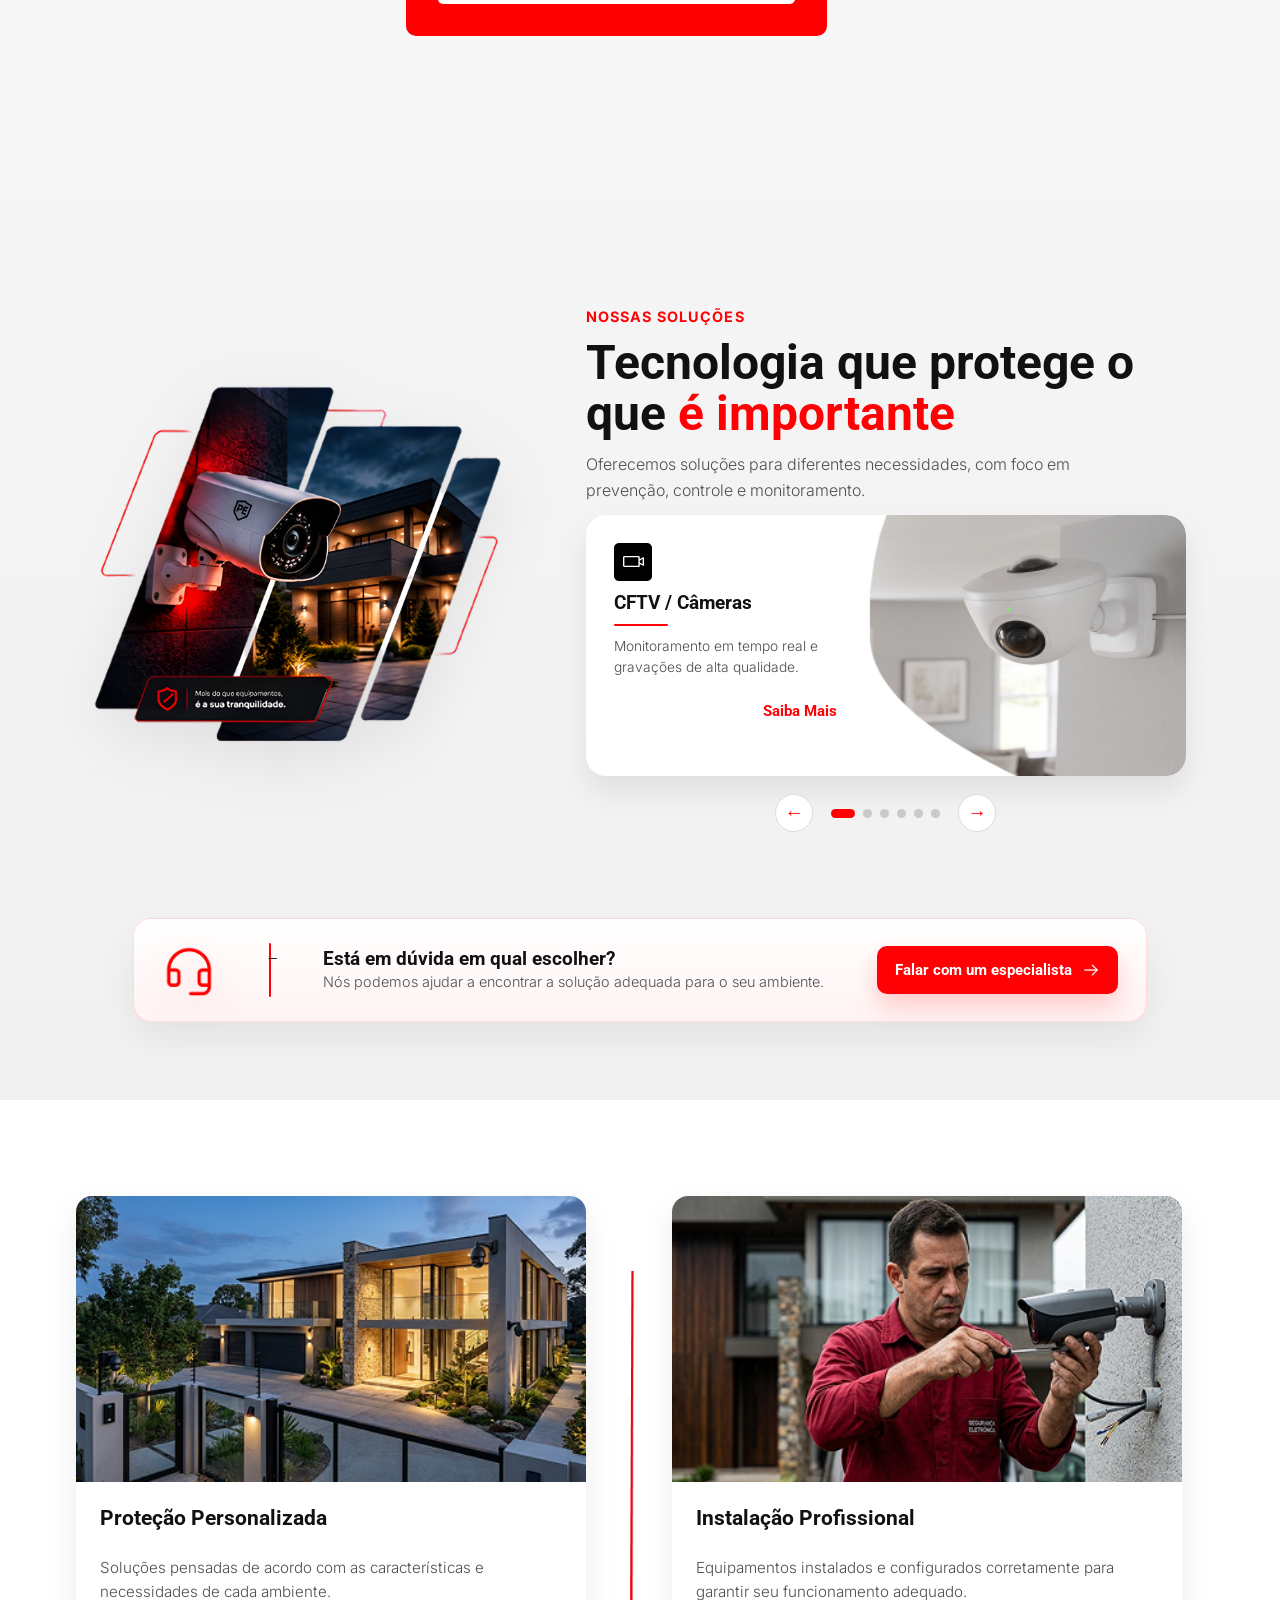
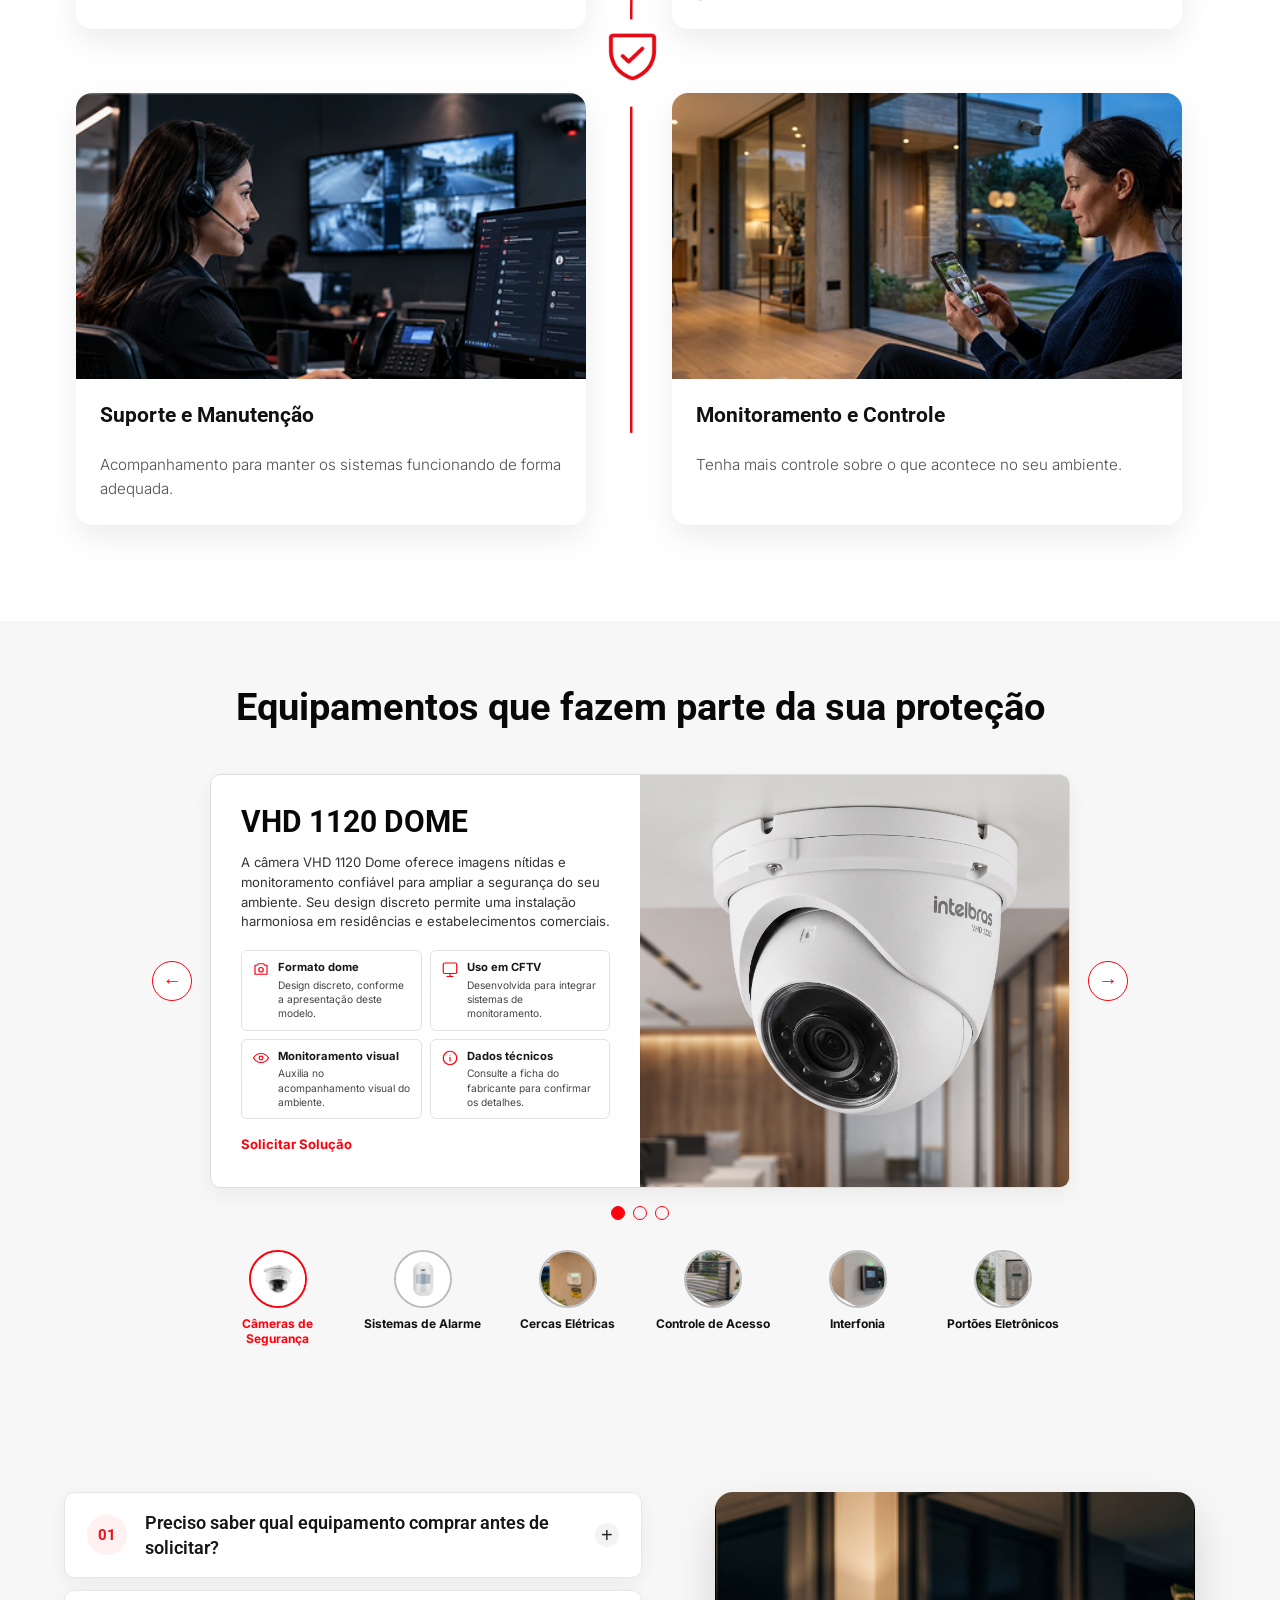
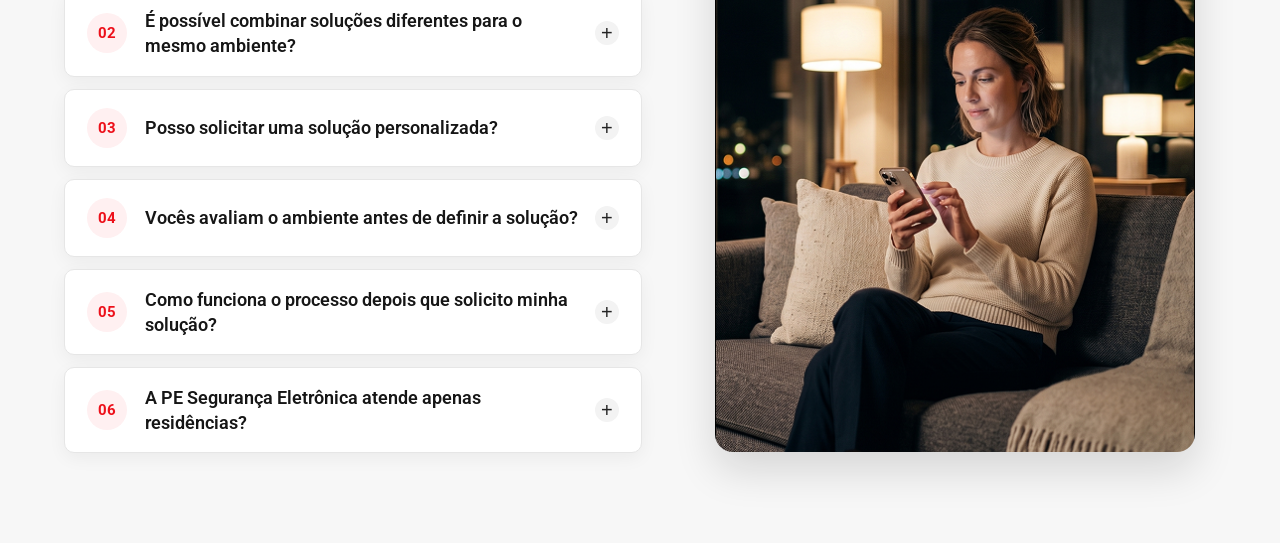
==== commit a6189beb: "reenviando html do faq" ====
--- a/index.html
+++ b/index.html
@@ -496,7 +496,7 @@
         </div>
 
         <div class="left-faq">
-            <img class="img-faq" src="img/img-faq.png" alt="">
+            <img class="img-faq" src="img/img-faq.png" alt="imagem do faq">
         </div>
     </section>
 
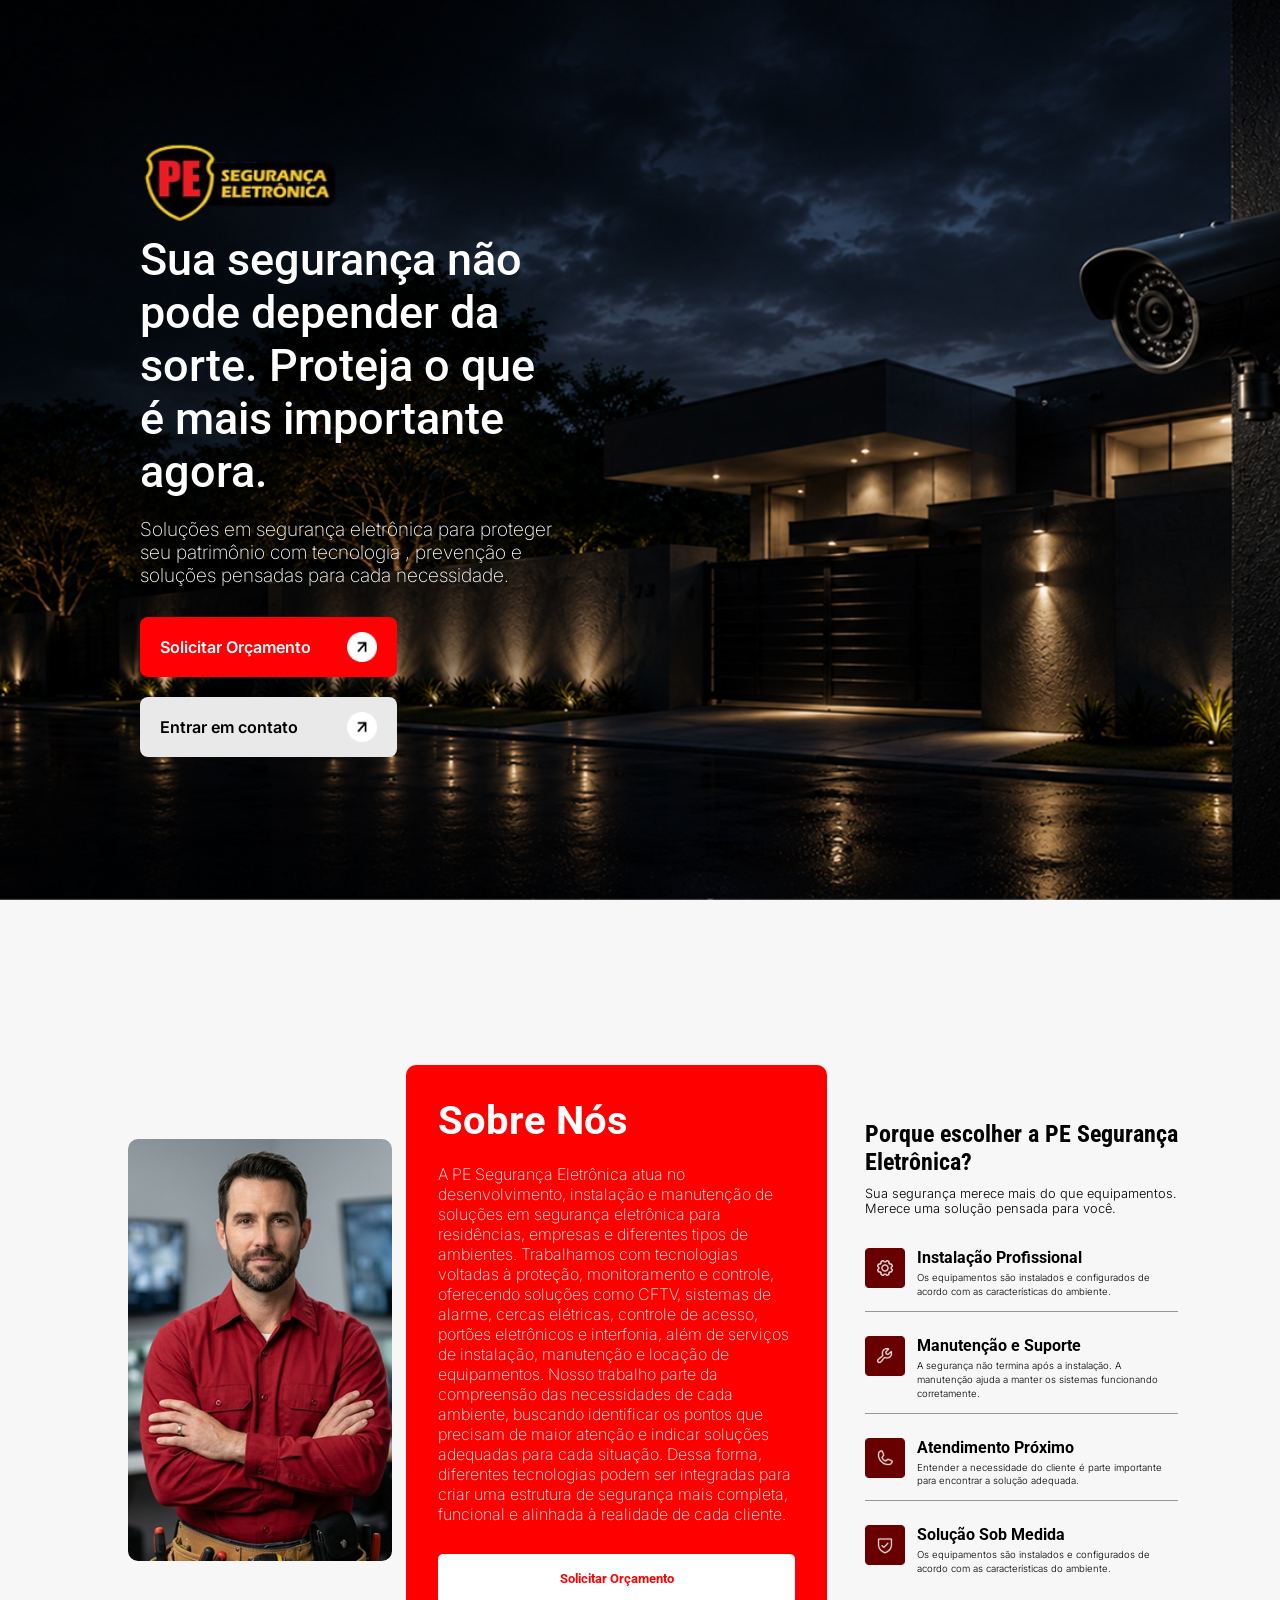
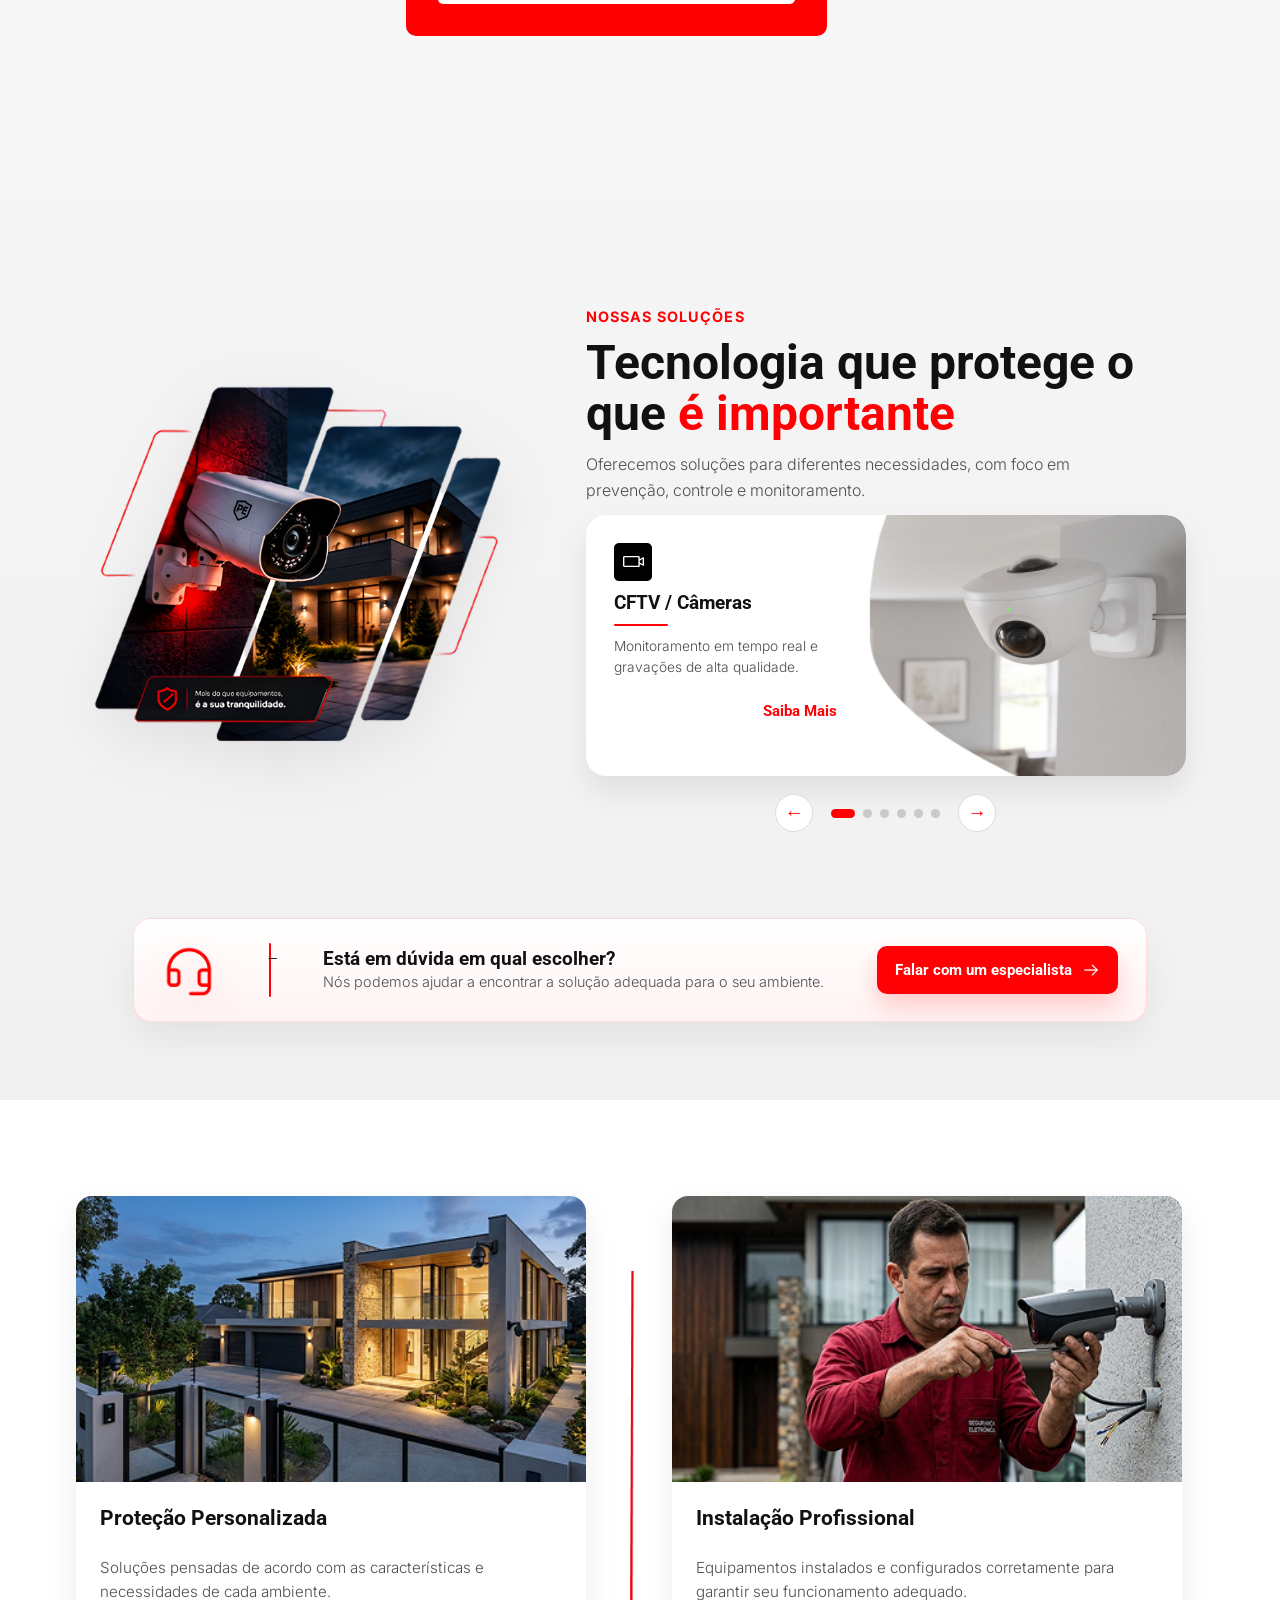
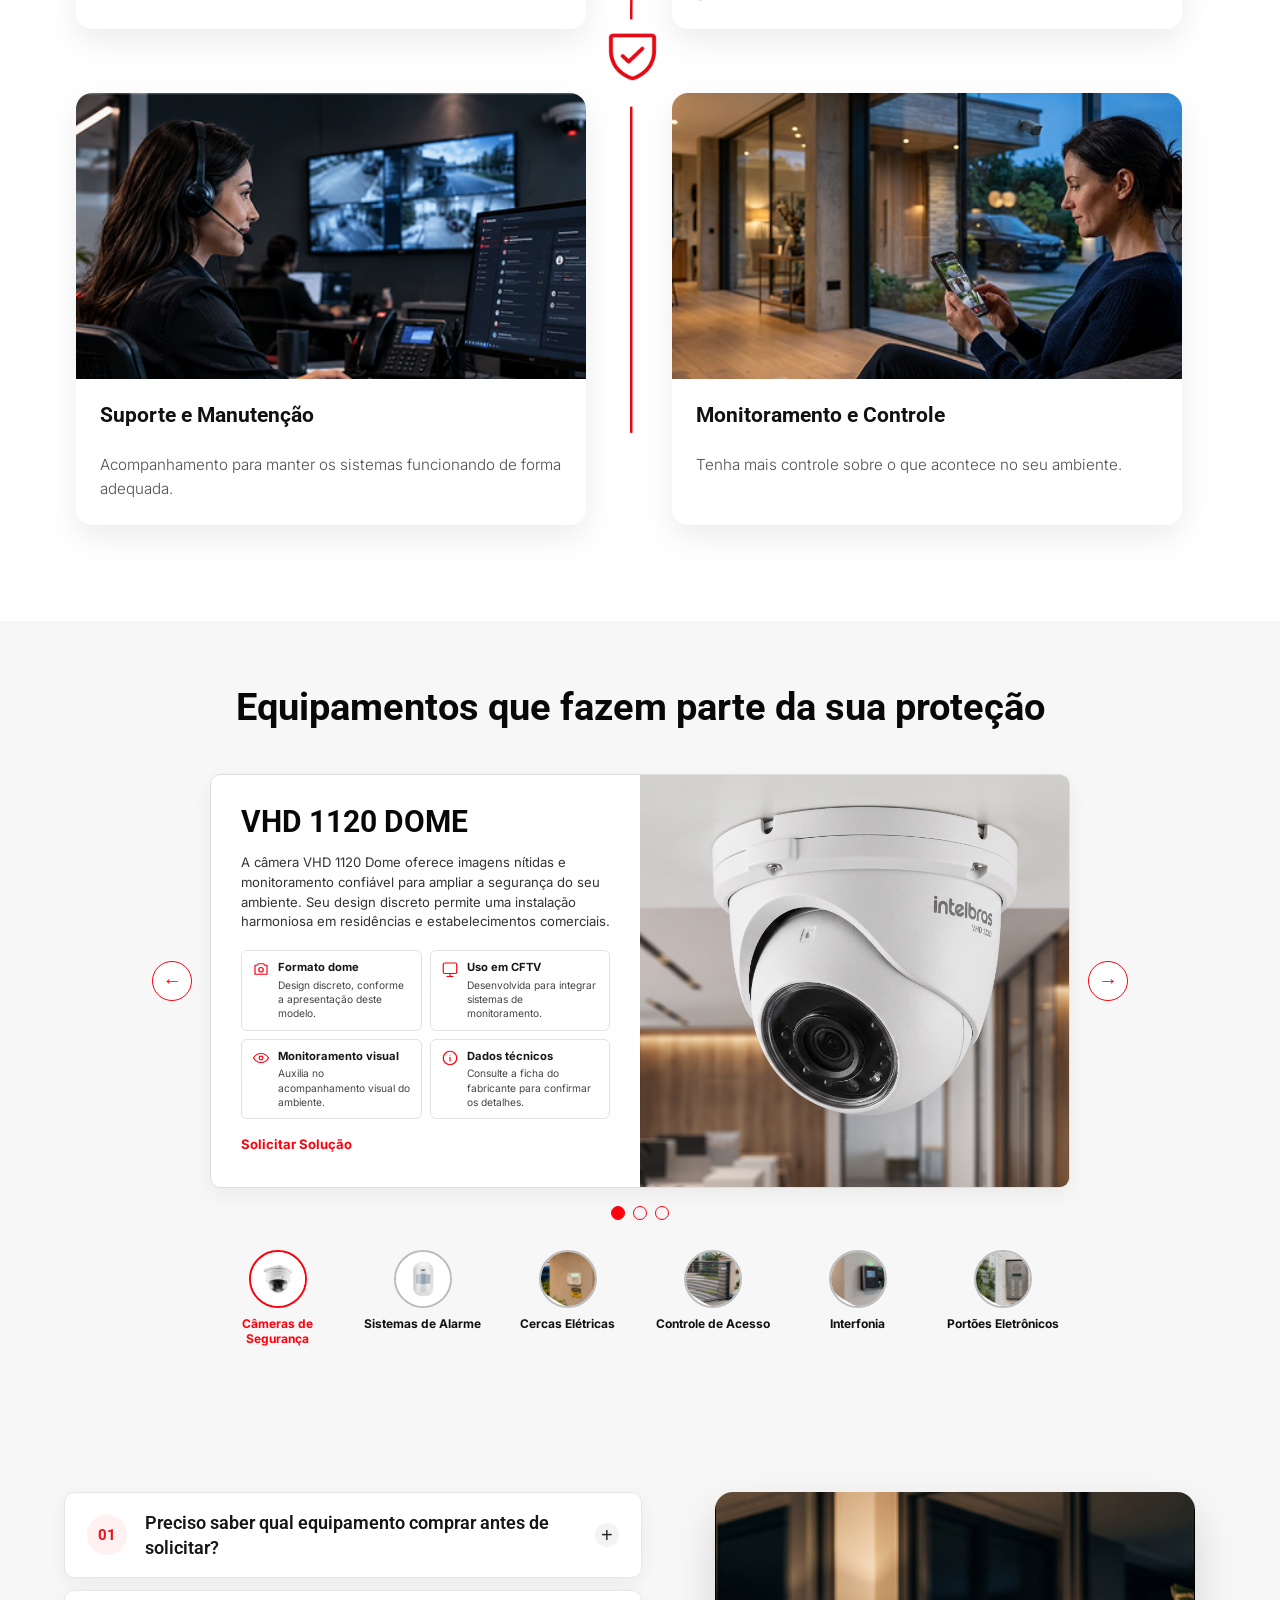
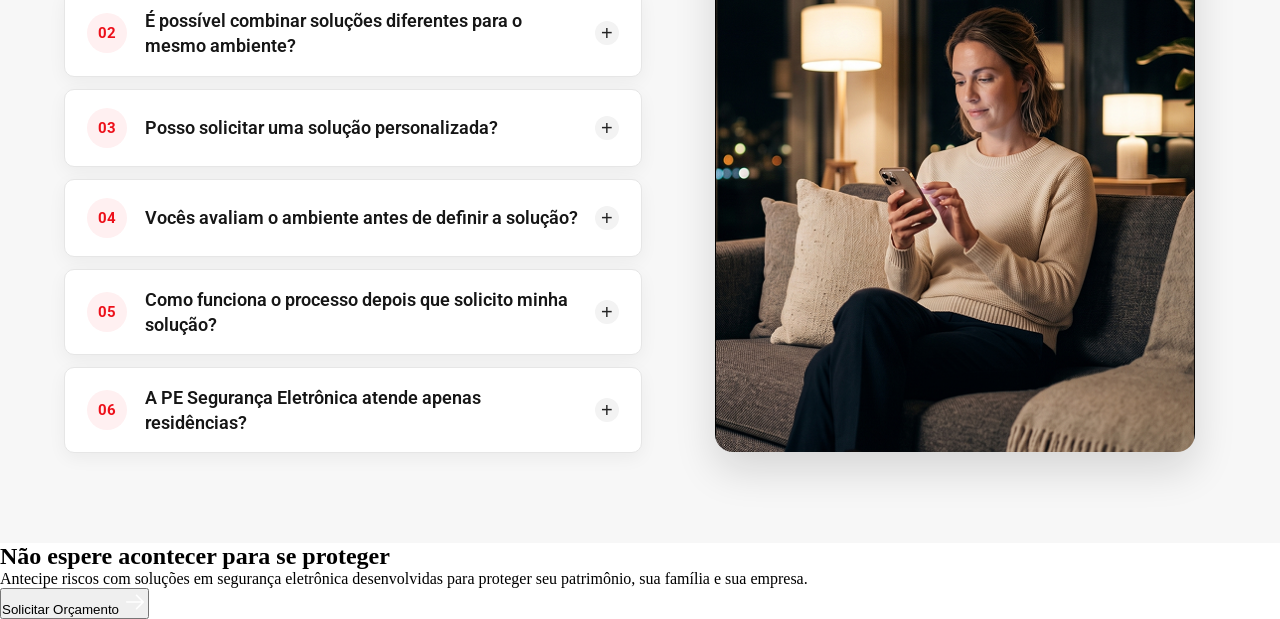
==== commit e3aebdb0: "html da seção de chamada para solicitação de orçamento construído" ====
--- a/index.html
+++ b/index.html
@@ -500,6 +500,22 @@
         </div>
     </section>
 
+    <section id="chamada-orcamento">
+        <div class="content-chamada">
+            <h2 class="title-chamada">
+                Não espere acontecer para se proteger
+            </h2>
+            <p class="paragraph-chamada">
+                Antecipe riscos com soluções em segurança eletrônica desenvolvidas para proteger seu patrimônio,
+                sua família e sua empresa.
+            </p>
+            <button class="btn-chamada">
+                Solicitar Orçamento
+                <img class="seta-chamada" src="img/ArrowRight.png" alt="">
+            </button>
+        </div>
+    </section>
+
     <script src="js/script.js" defer></script>
 </body>
 
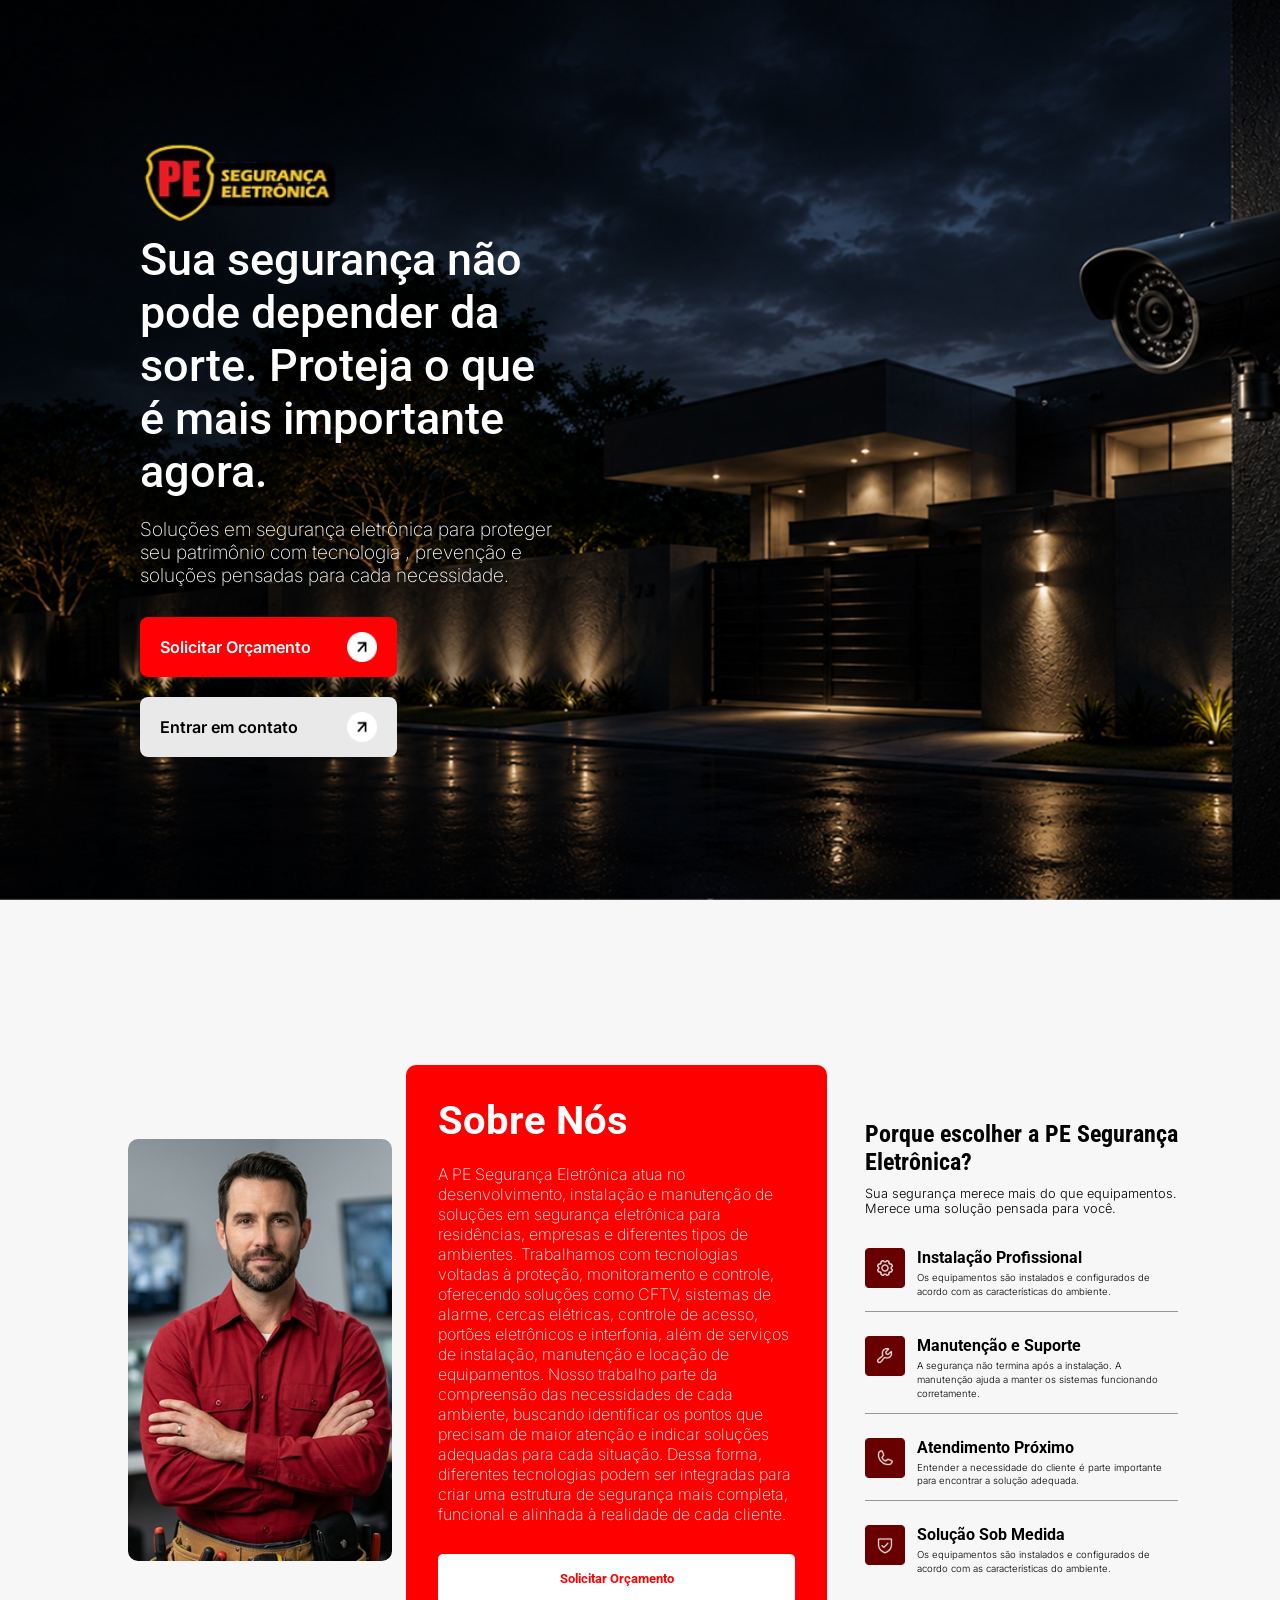
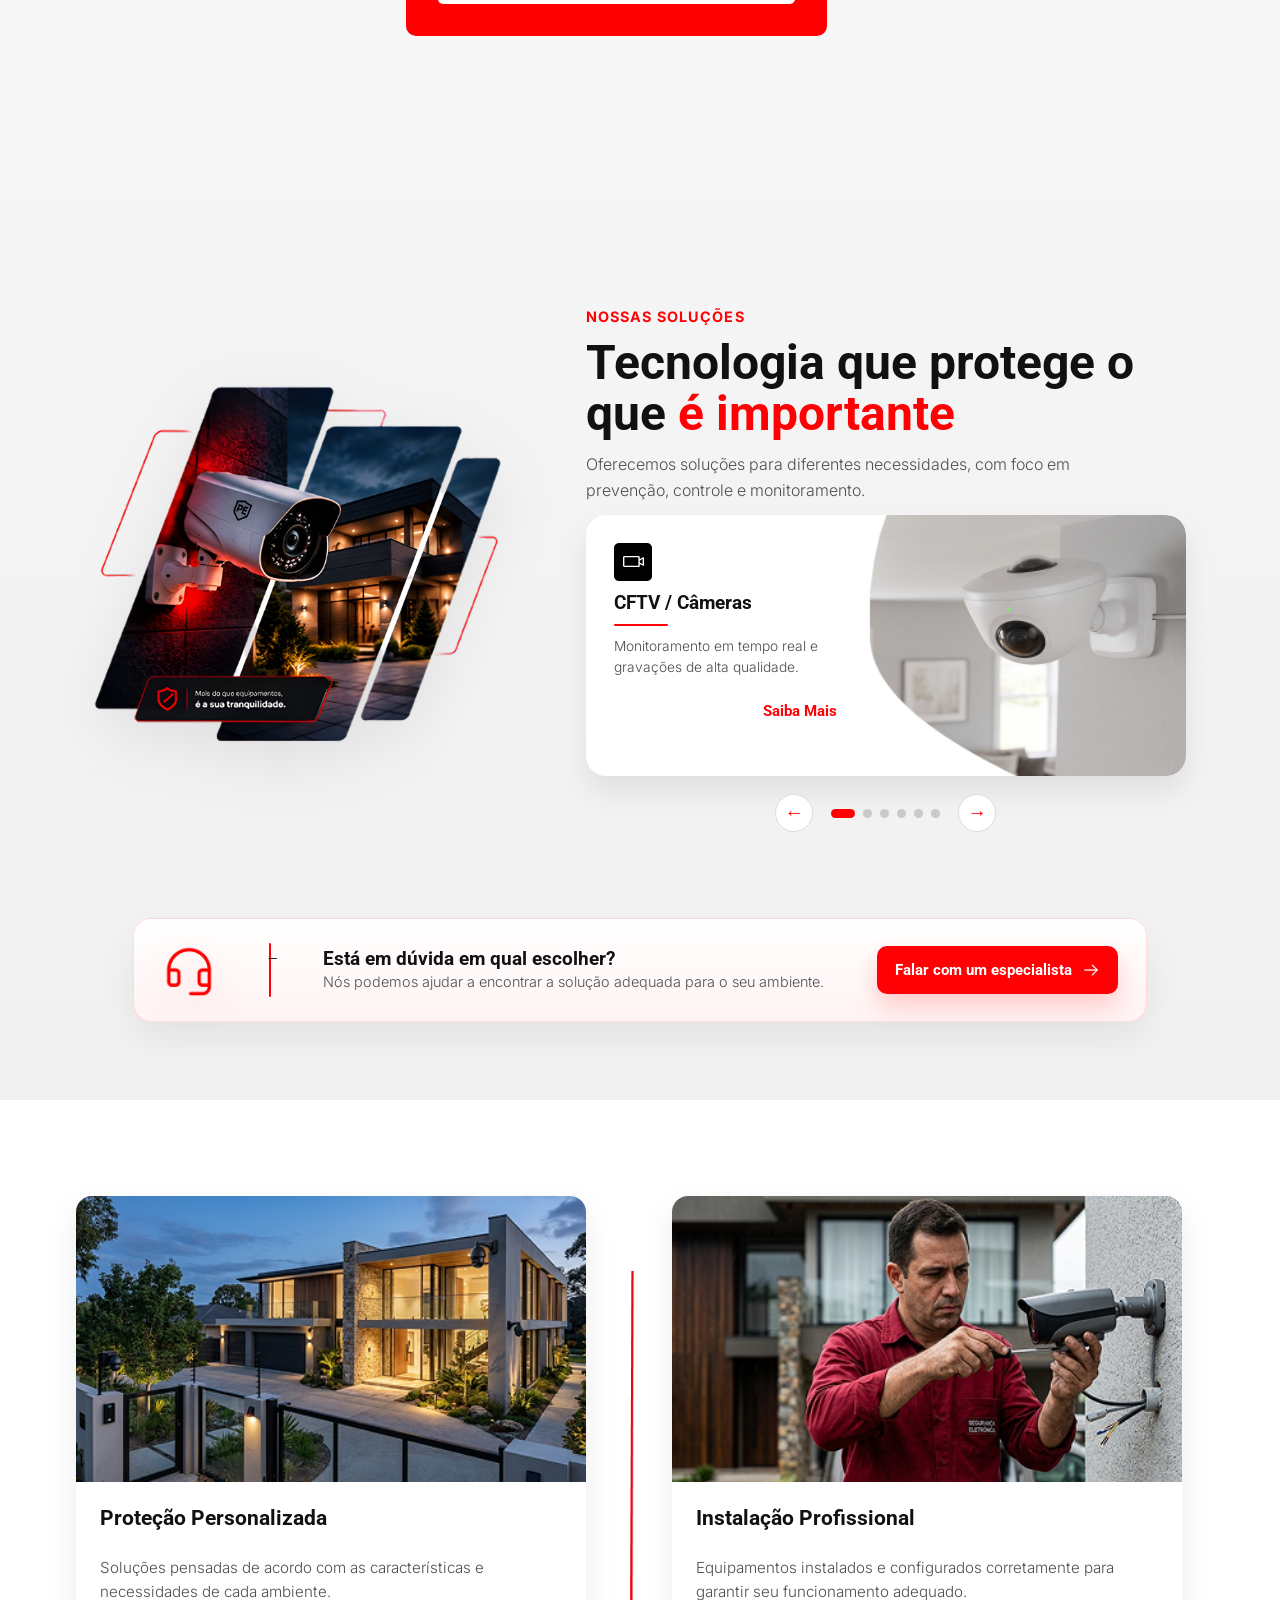
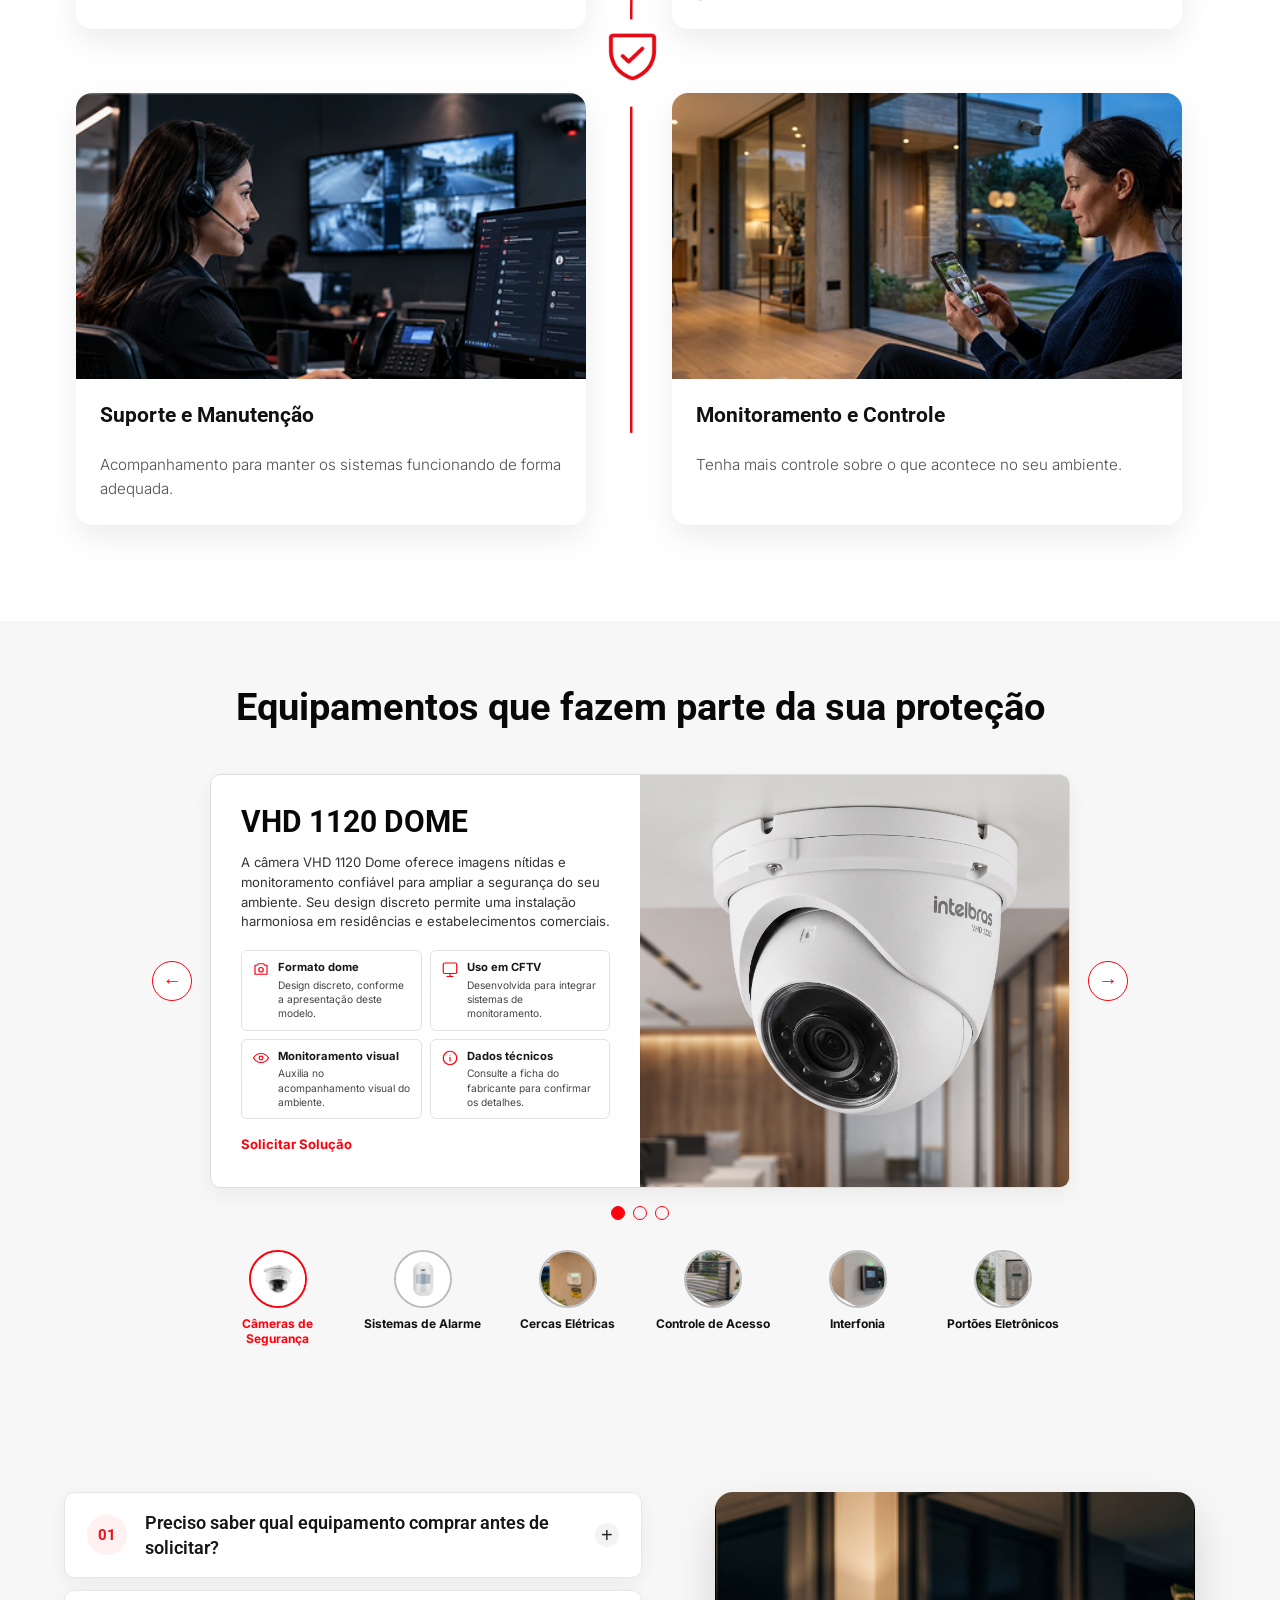
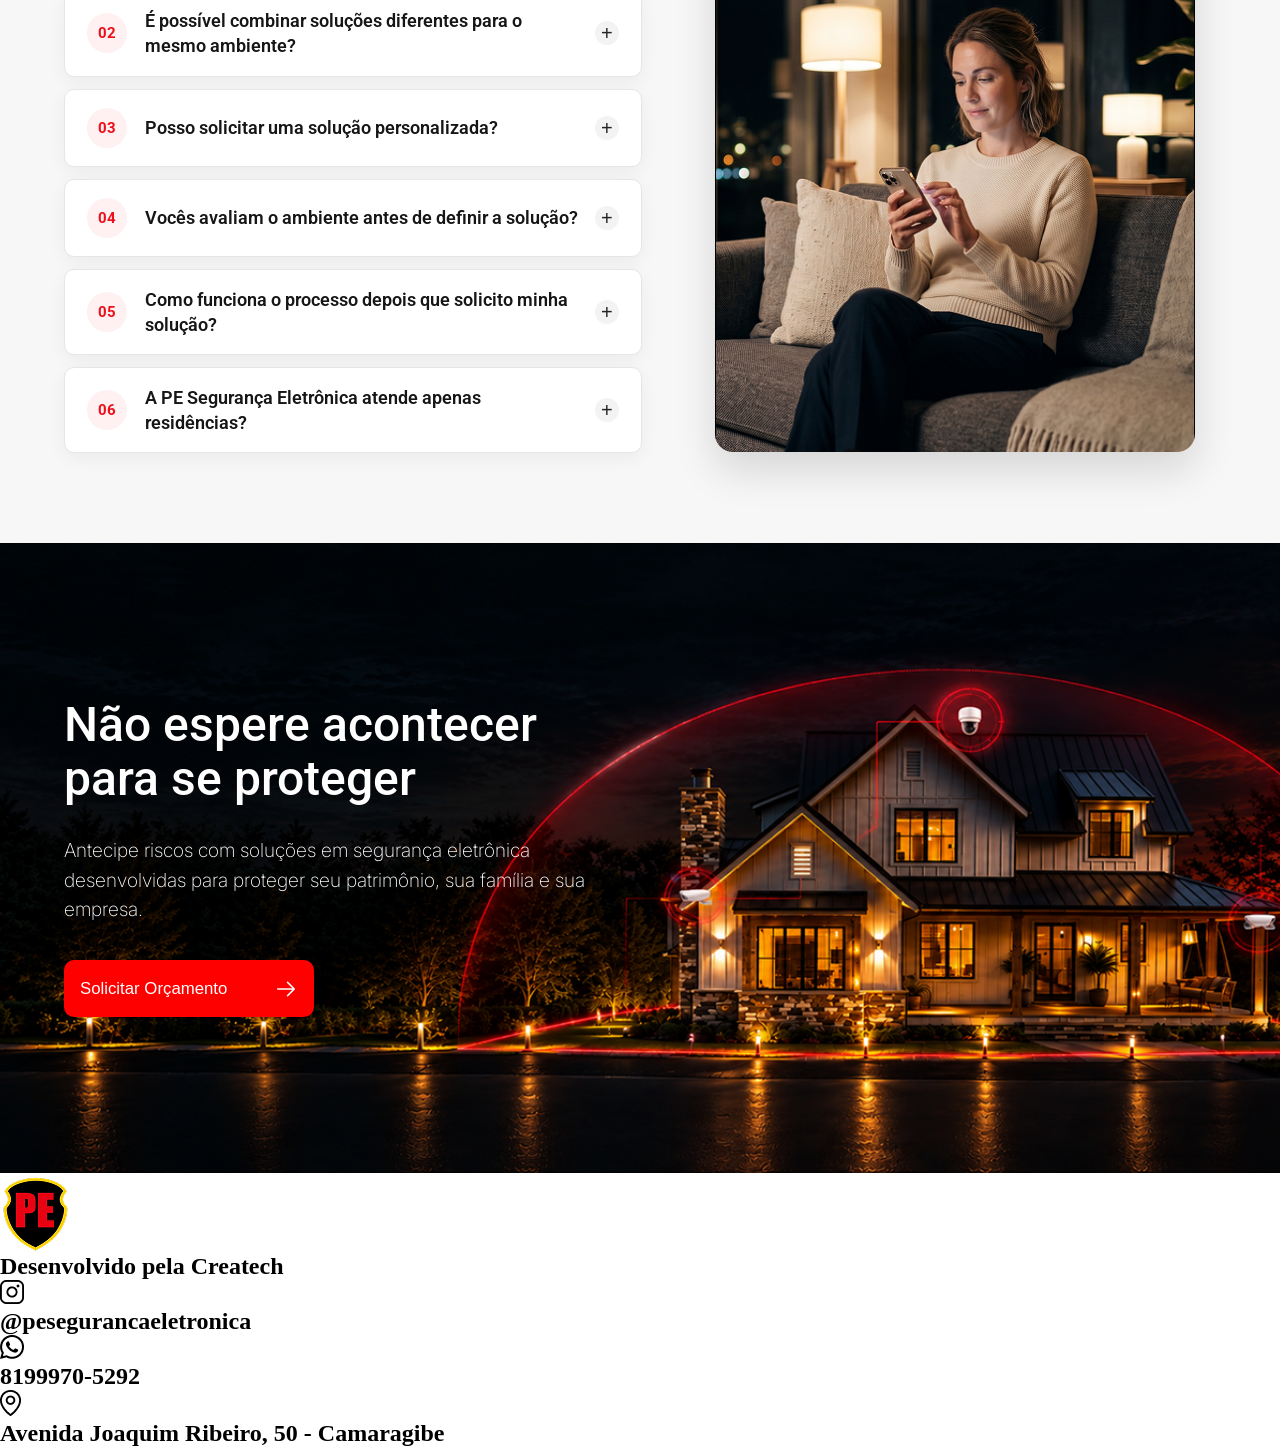
==== commit 1ed059f7: "html da seção footer construído" ====
--- a/index.html
+++ b/index.html
@@ -516,6 +516,39 @@
         </div>
     </section>
 
+    <footer id="footer-section">
+        <div class="content-footer">
+            <div class="logo-empresa">
+                <img src="img/img-logo-footer.png" alt="logo da empresa">
+            </div>
+            <div class="direitos">
+                <h2 class="direitos-desenvolvedor">
+                    Desenvolvido pela Createch
+                </h2>
+            </div>
+            <div class="sociais">
+                <div class="social">
+                    <img class="ig-img" src="img/instagram-icon.png" alt="ícone do instagram">
+                    <h2 class="text">
+                        @pesegurancaeletronica
+                    </h2>
+                </div>
+                <div class="social">
+                    <img class="wpp-img" src="img/wpp-icon.png" alt="ícone do whatsapp">
+                    <h2 class="text">
+                        8199970-5292
+                    </h2>
+                </div>
+                <div class="social">
+                    <img src="img/local-icon.png" alt="ícone local">
+                    <h2 class="text">
+                        Avenida Joaquim Ribeiro, 50 - Camaragibe 
+                    </h2>
+                </div>
+            </div>
+        </div>
+    </footer>
+
     <script src="js/script.js" defer></script>
 </body>
 
--- a/styles/style.css
+++ b/styles/style.css
@@ -4,4 +4,5 @@
 @import url(solution.css);
 @import url(equipment.css);
 @import url(beneficios.css);
+@import url(chamada.css);
 @import url(faq.css);
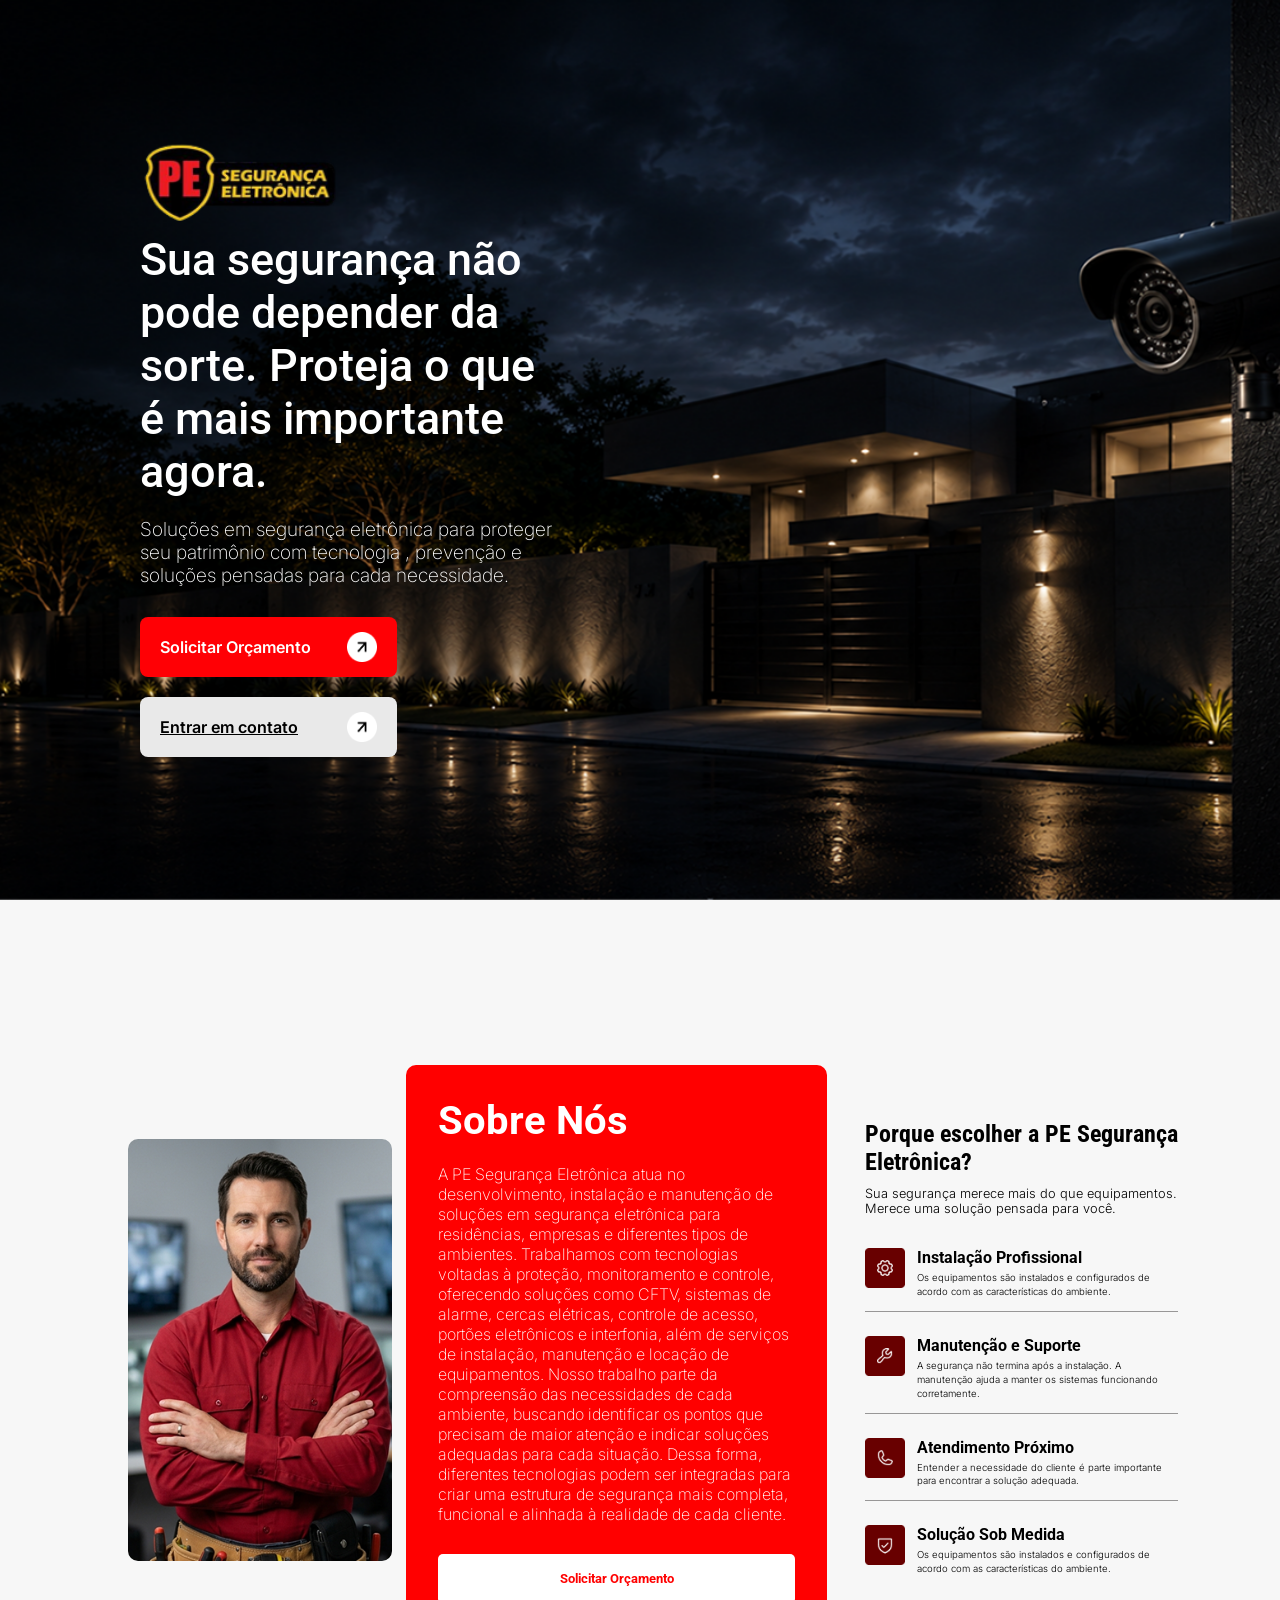
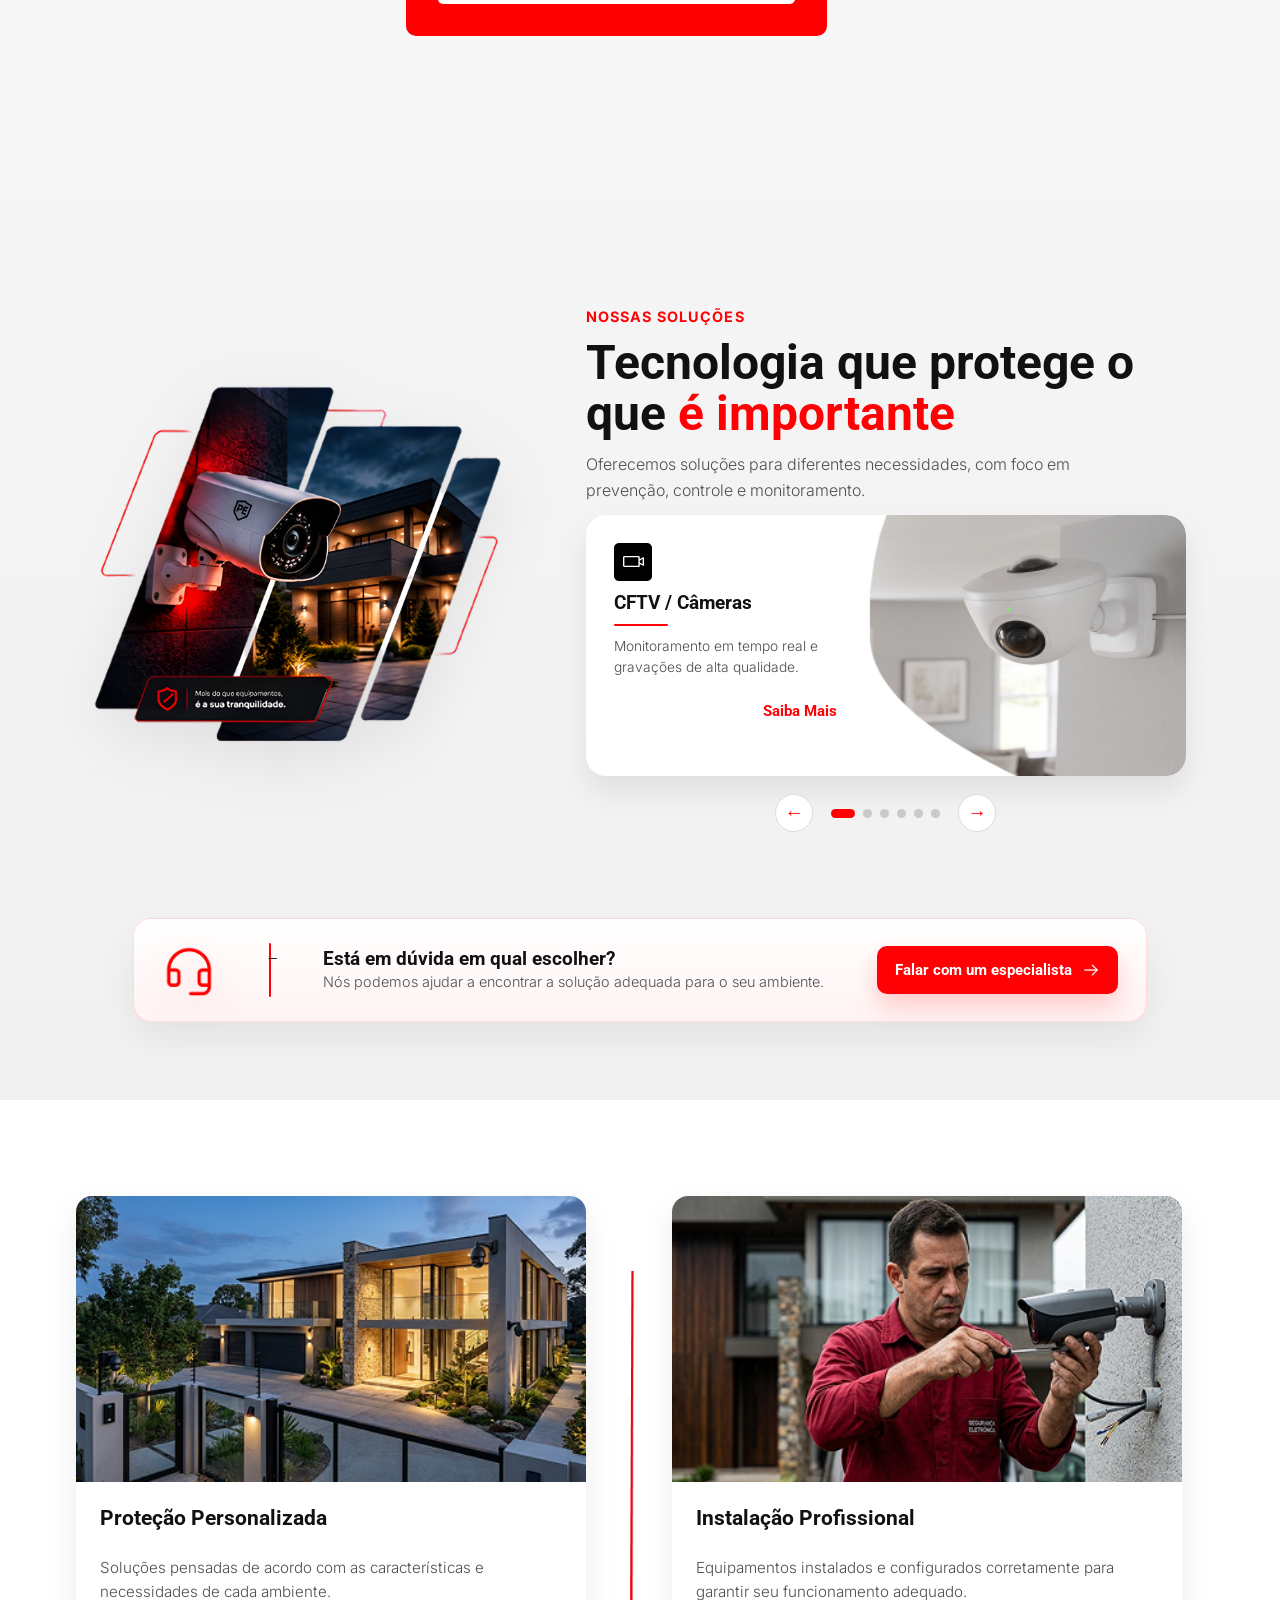
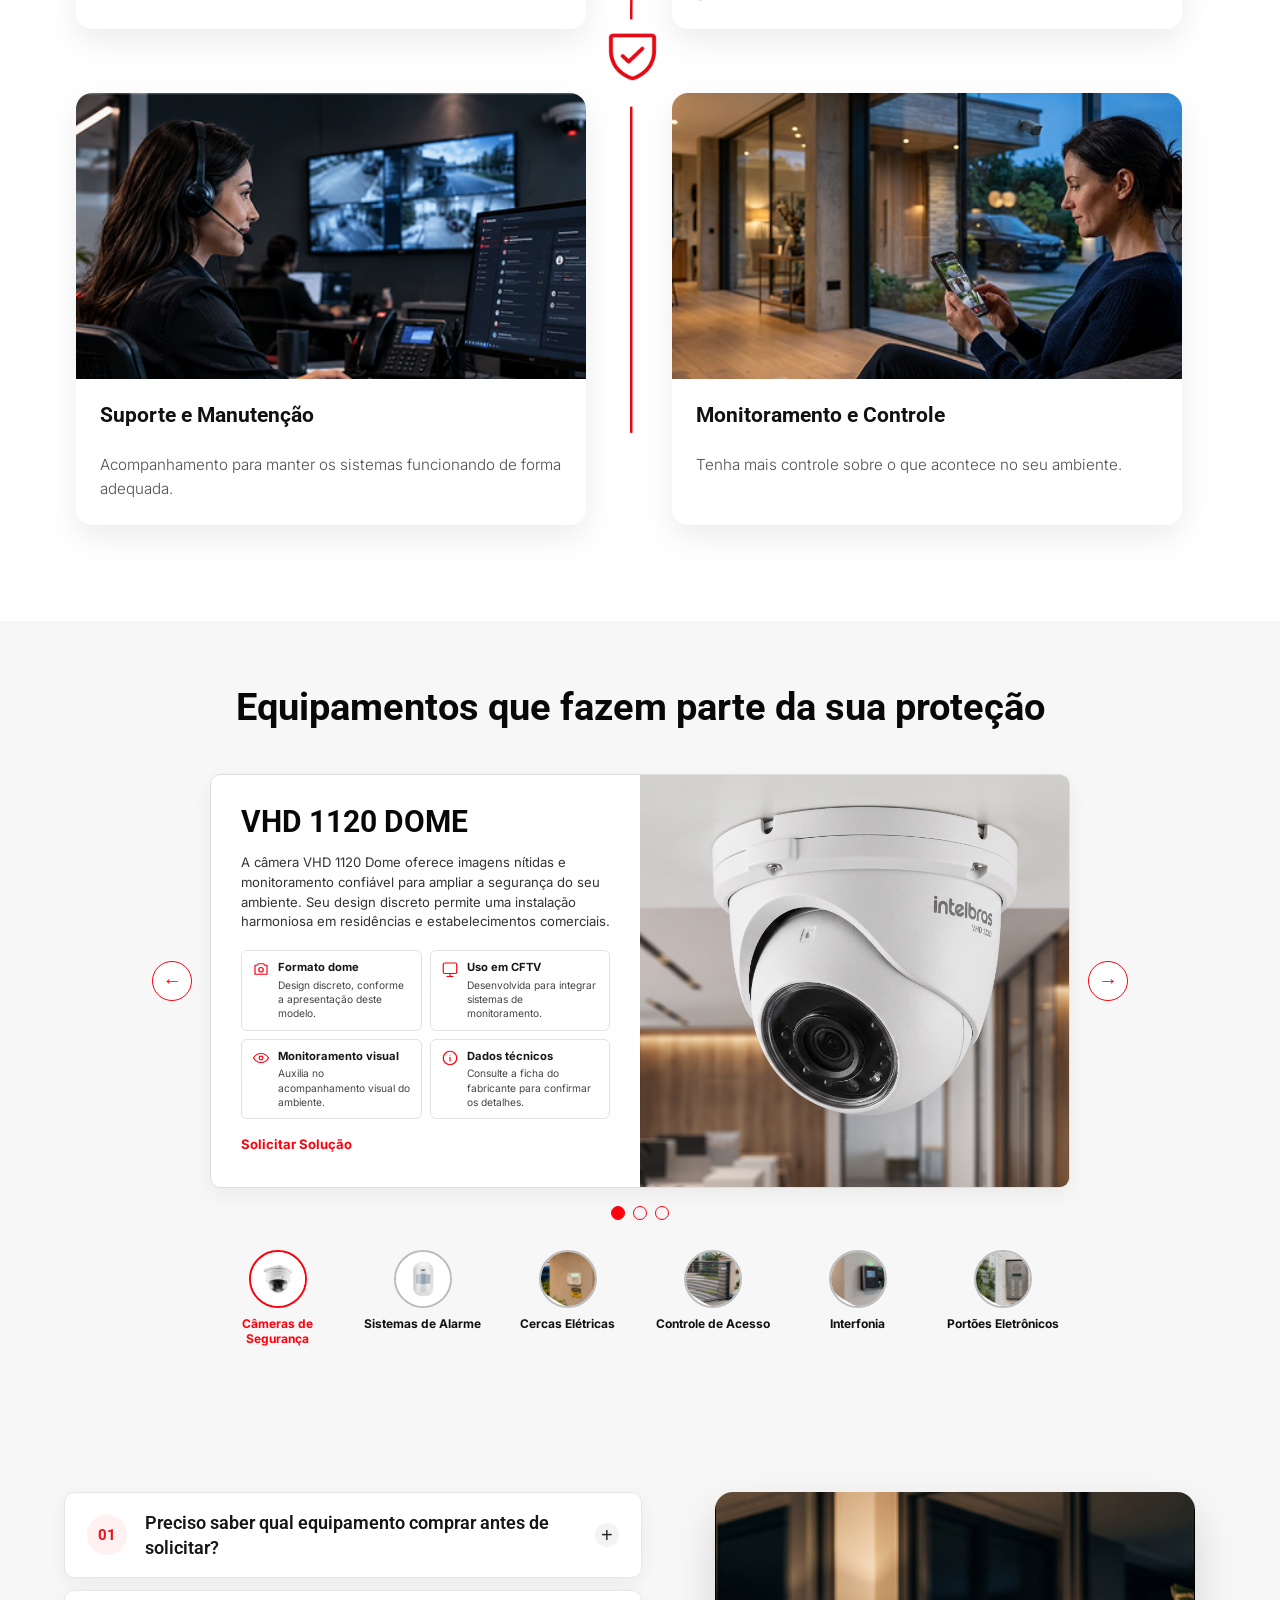
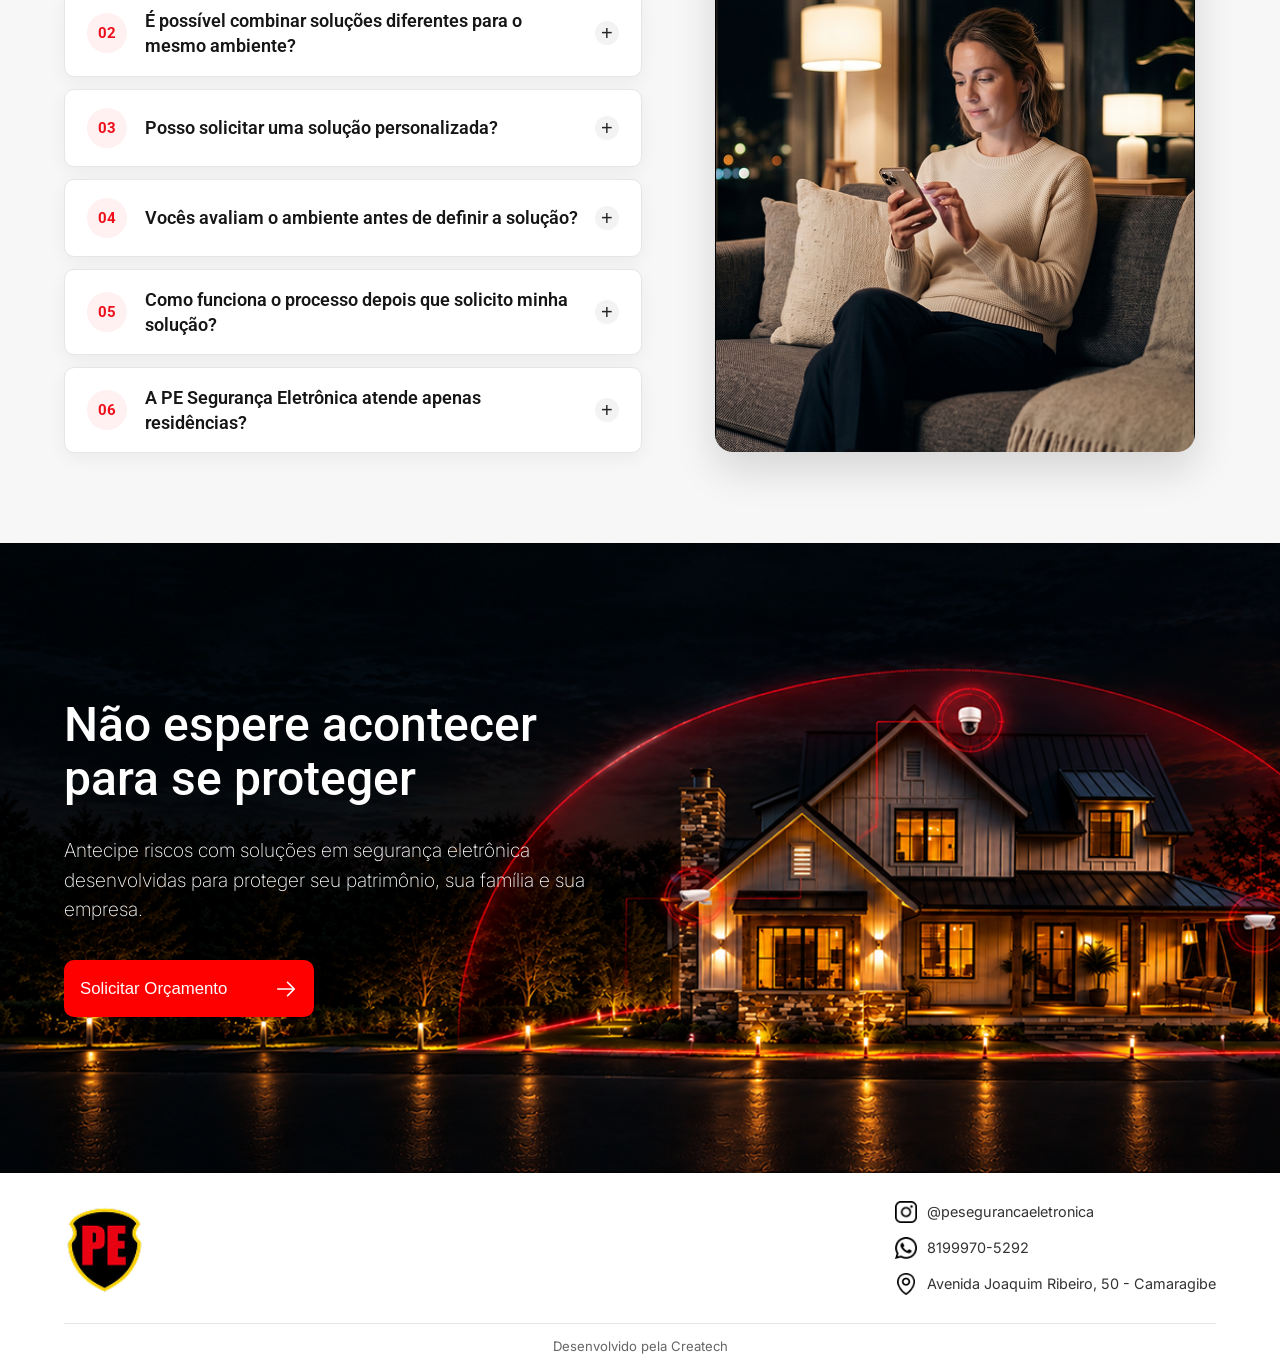
==== commit 9b79ec38: "transformando os botões da hero em links" ====
--- a/index.html
+++ b/index.html
@@ -25,10 +25,12 @@
                     <p class="text-btn">Solicitar Orçamento</p>
                     <img class="icon-btn" src="img/vector-btn-hero.png" alt="Seta para direita">
                 </a>
-                <button class="btn-hero-secundario">
+                <a class="btn-hero-secundario"
+                    href="https://wa.me/5581999705292?text=Ol%C3%A1%2C%20quero%20solicitar%20or%C3%A7amento"
+                    target="_blank" rel="noopener noreferrer">
                     Entrar em contato
                     <img class="icon-btn" src="img/vector-btn-hero.png" alt="Seta para direita">
-                </button>
+                </a>
             </div>
         </div>
     </main>
--- a/styles/style.css
+++ b/styles/style.css
@@ -5,4 +5,5 @@
 @import url(equipment.css);
 @import url(beneficios.css);
 @import url(chamada.css);
-@import url(faq.css);+@import url(faq.css);
+@import url(footer.css);
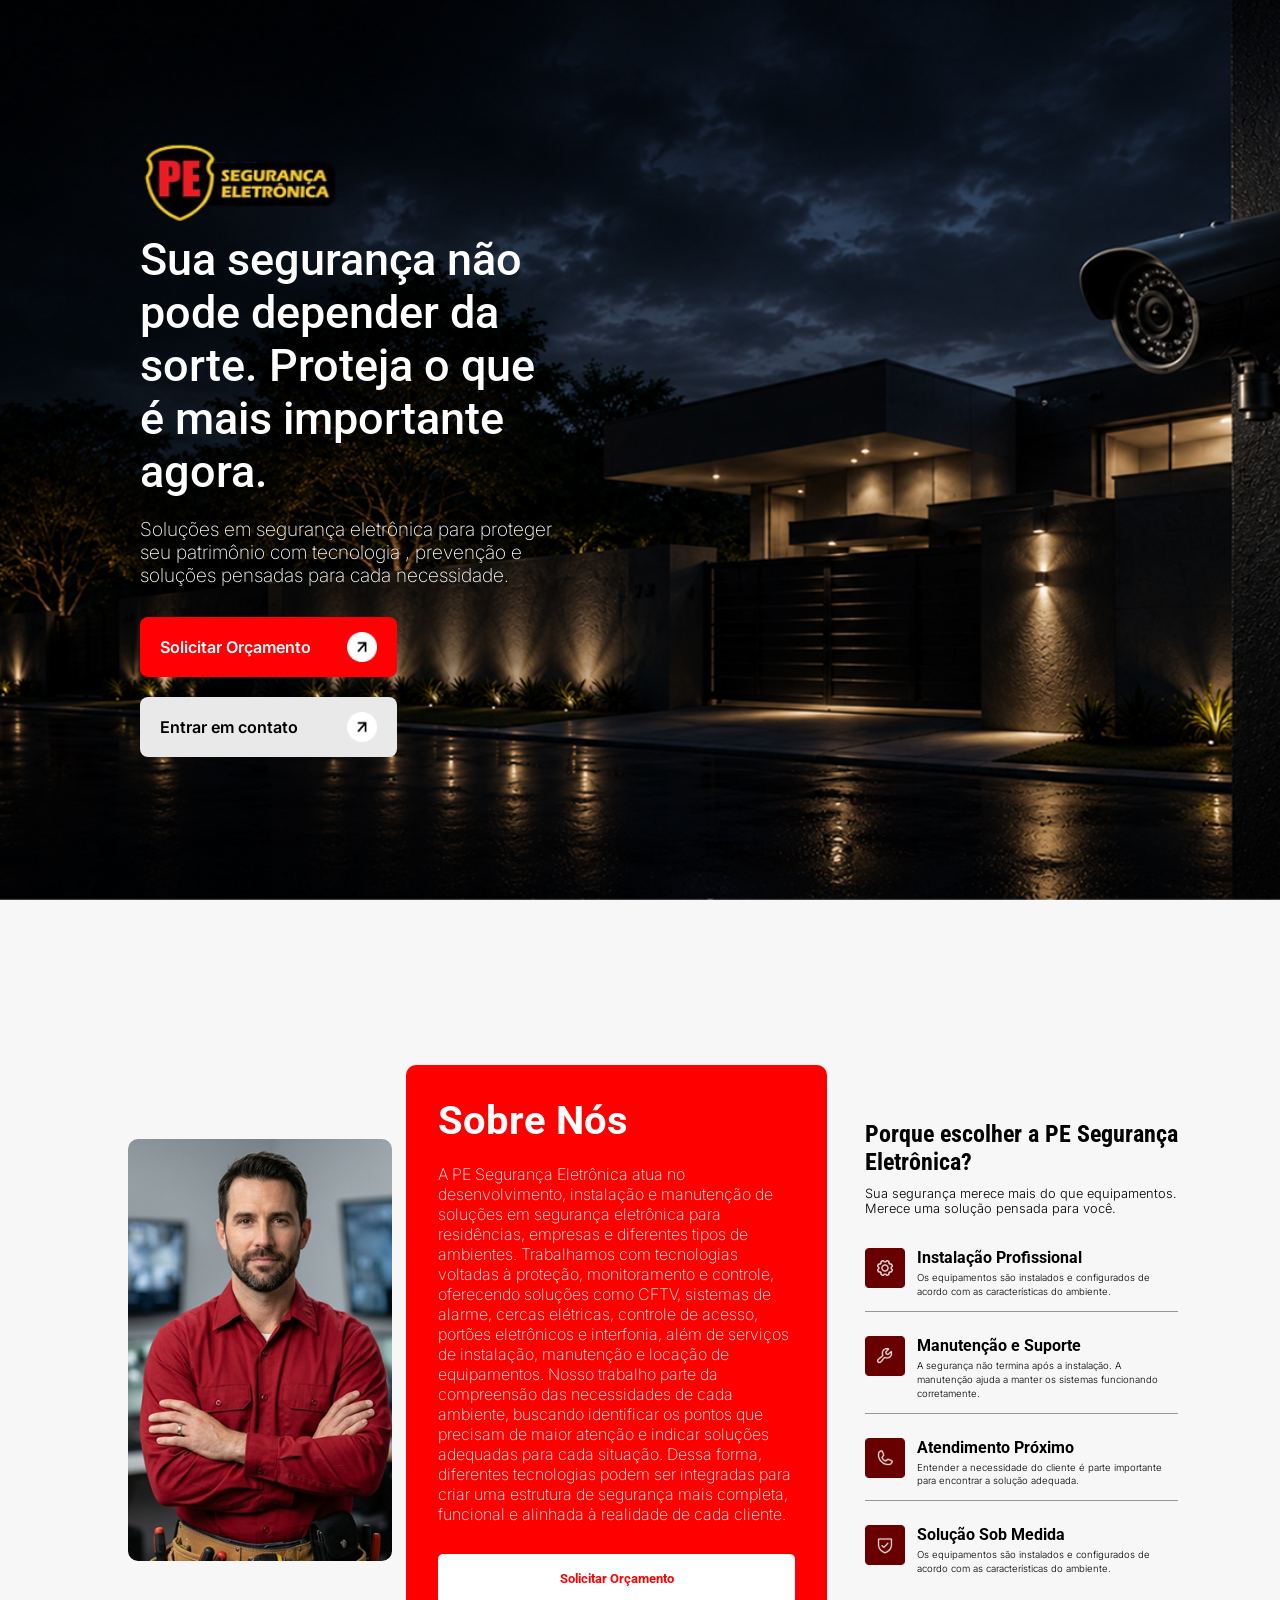
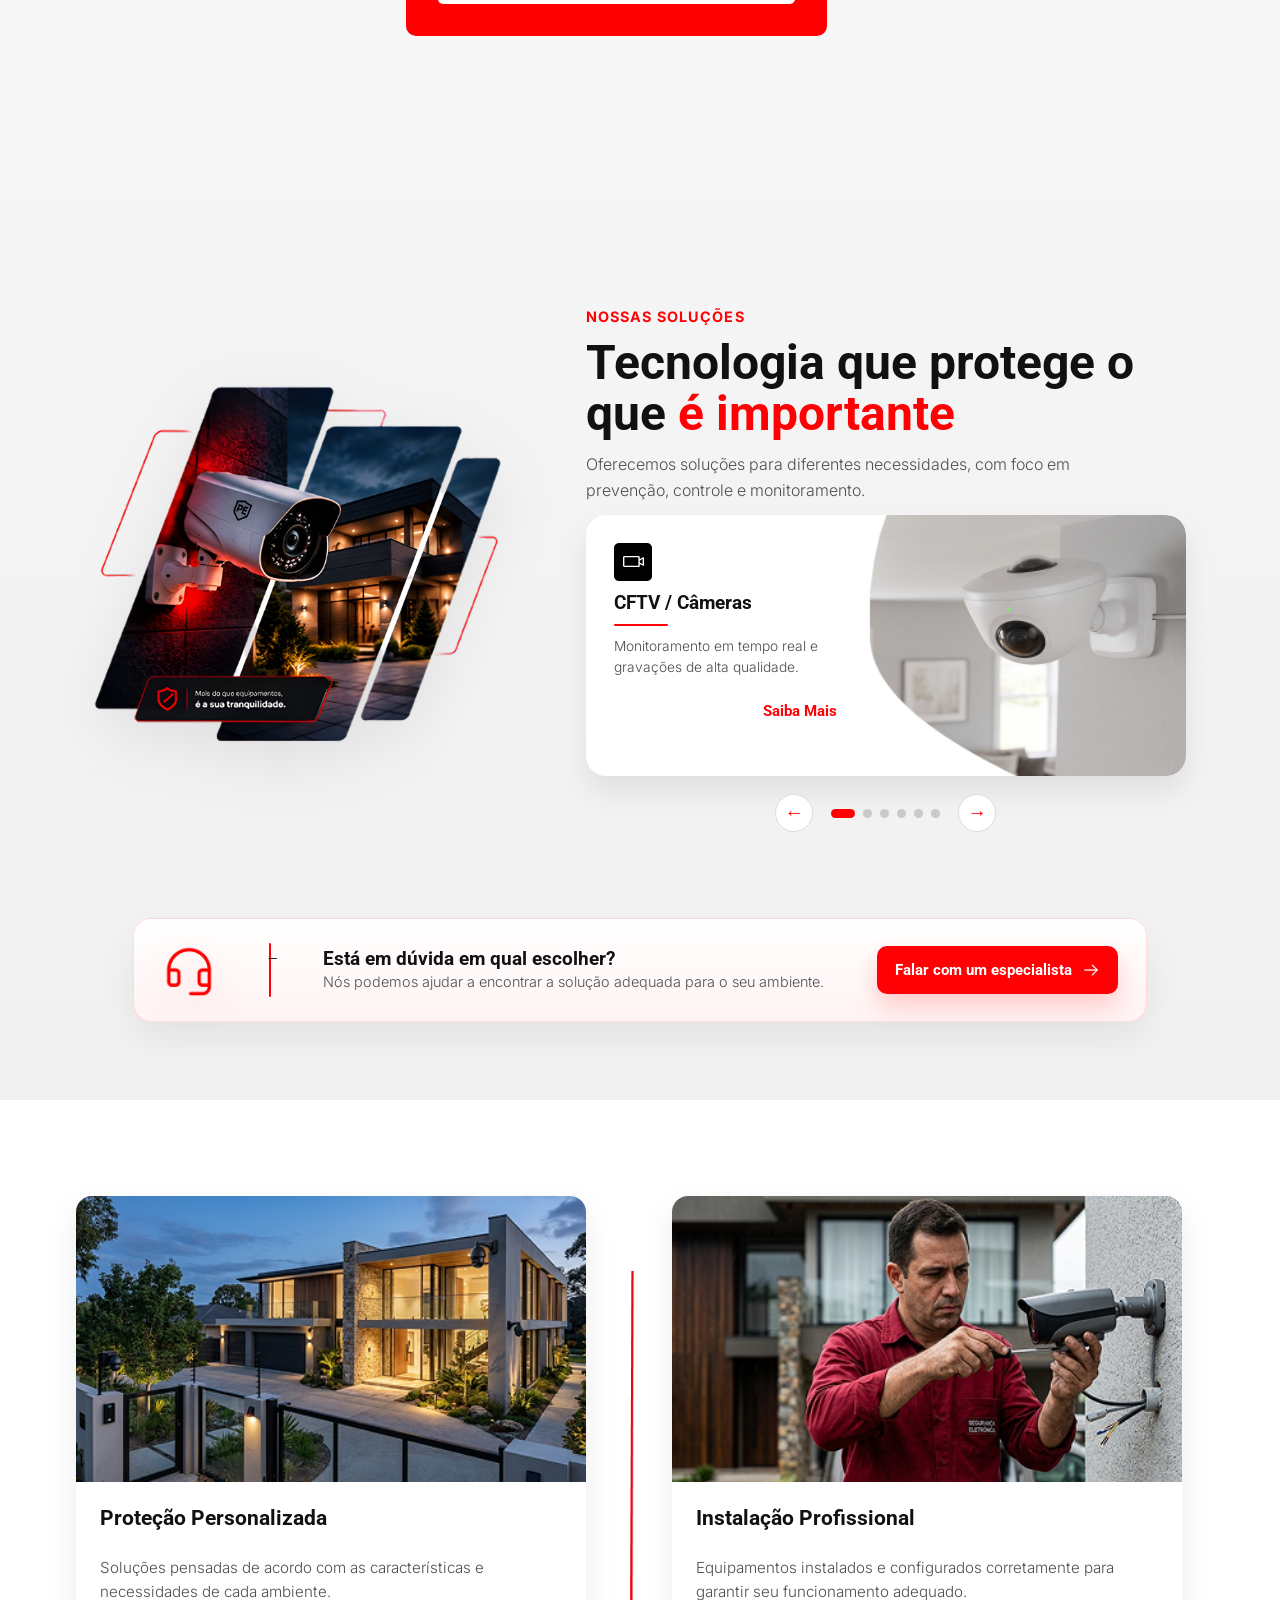
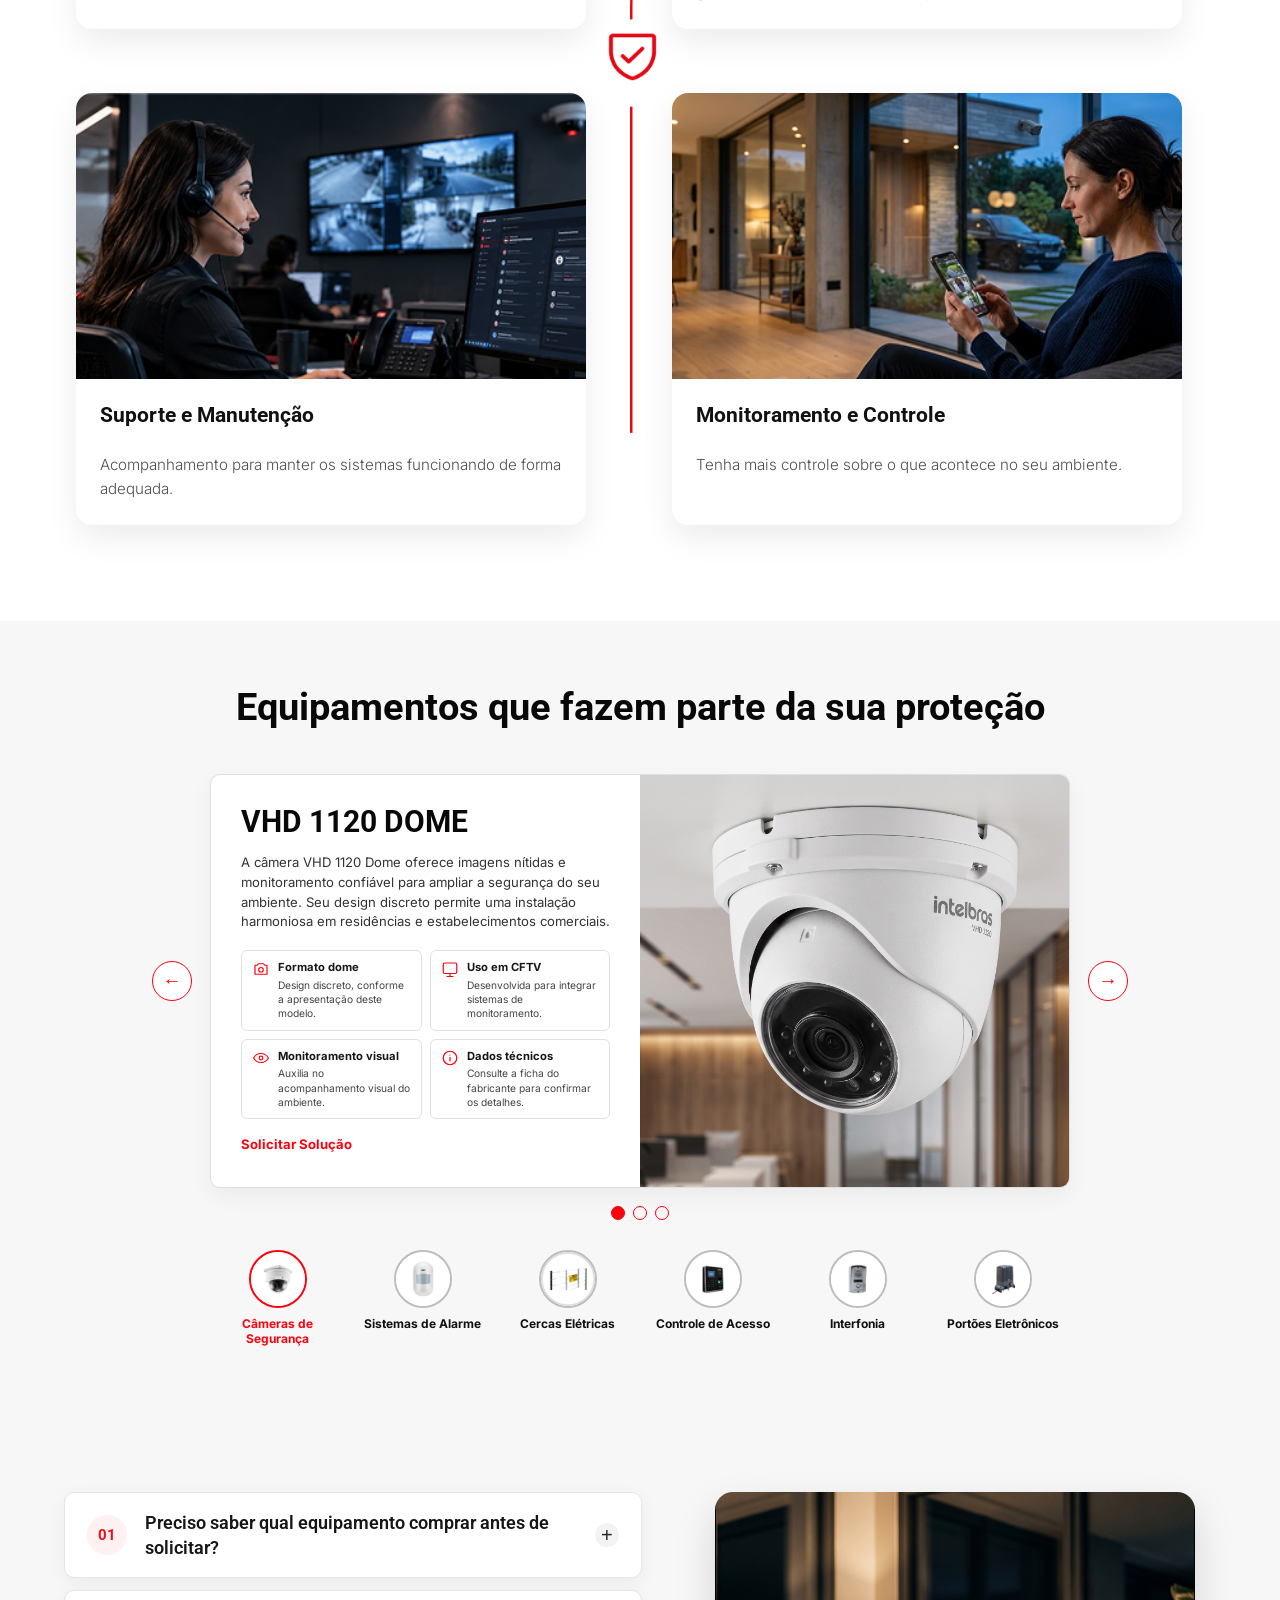
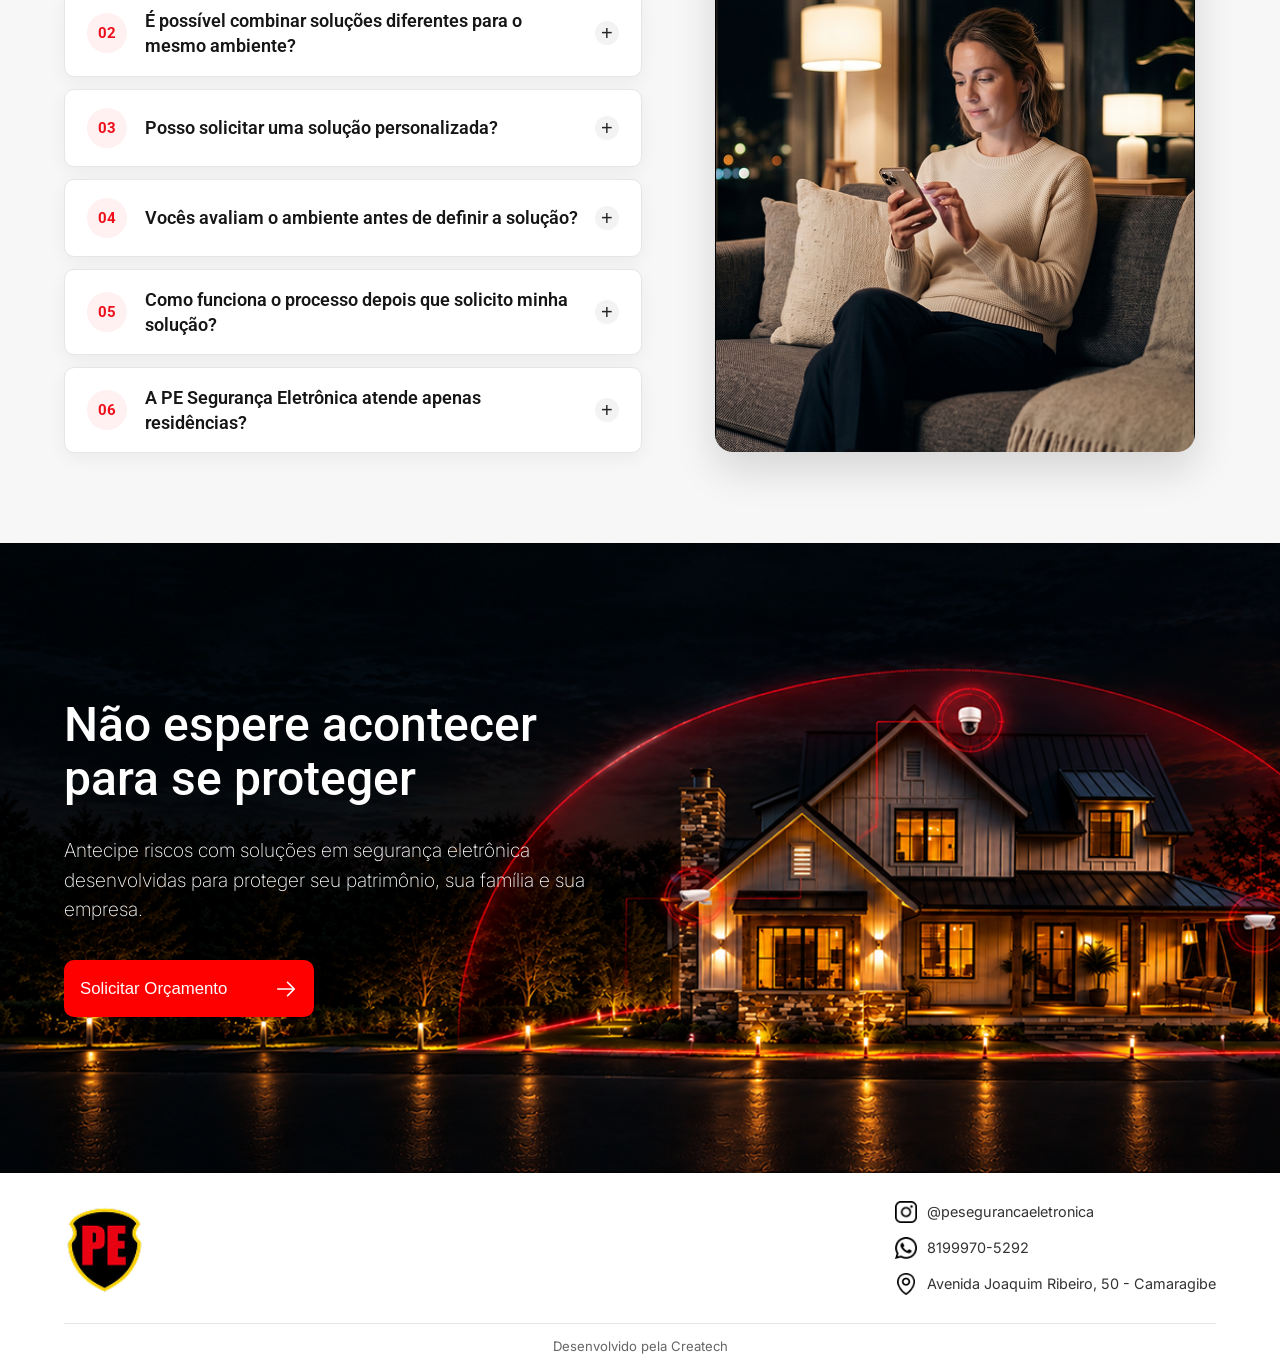
==== commit 28c535a5: "implementando as imagens nos botões" ====
--- a/index.html
+++ b/index.html
@@ -353,7 +353,7 @@
                             Saiba mais
                         </button>
                     </div>
-                    <img class="img-card-product" src="img/img-vhd1120dome.png" alt="Imagem do produto VHD 1120 DOME">
+                    <img class="img-card-product" src="img/img2.jpeg" alt="Imagem do produto VHD 1120 DOME">
                 </article>
             </div>
             <button class="btn-product-next" type="button" data-product-next aria-label="Exibir próximo produto">
